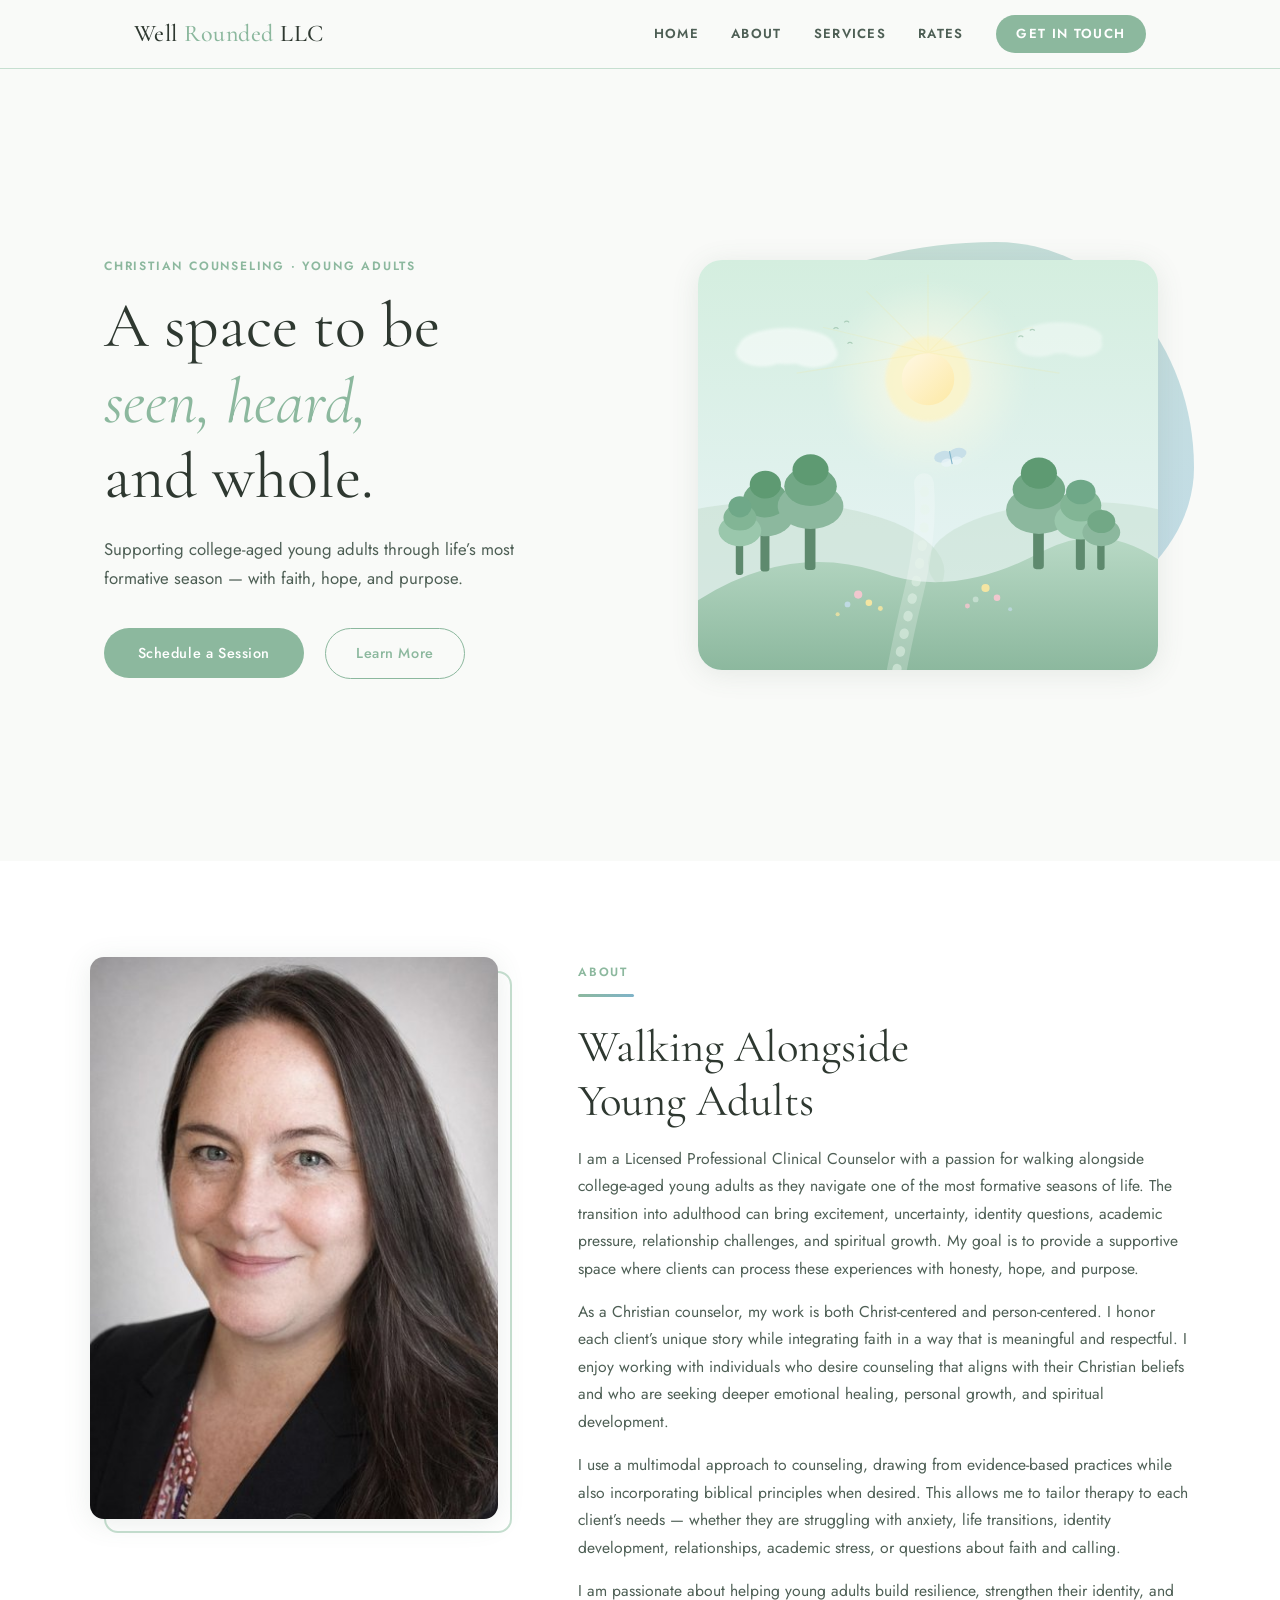
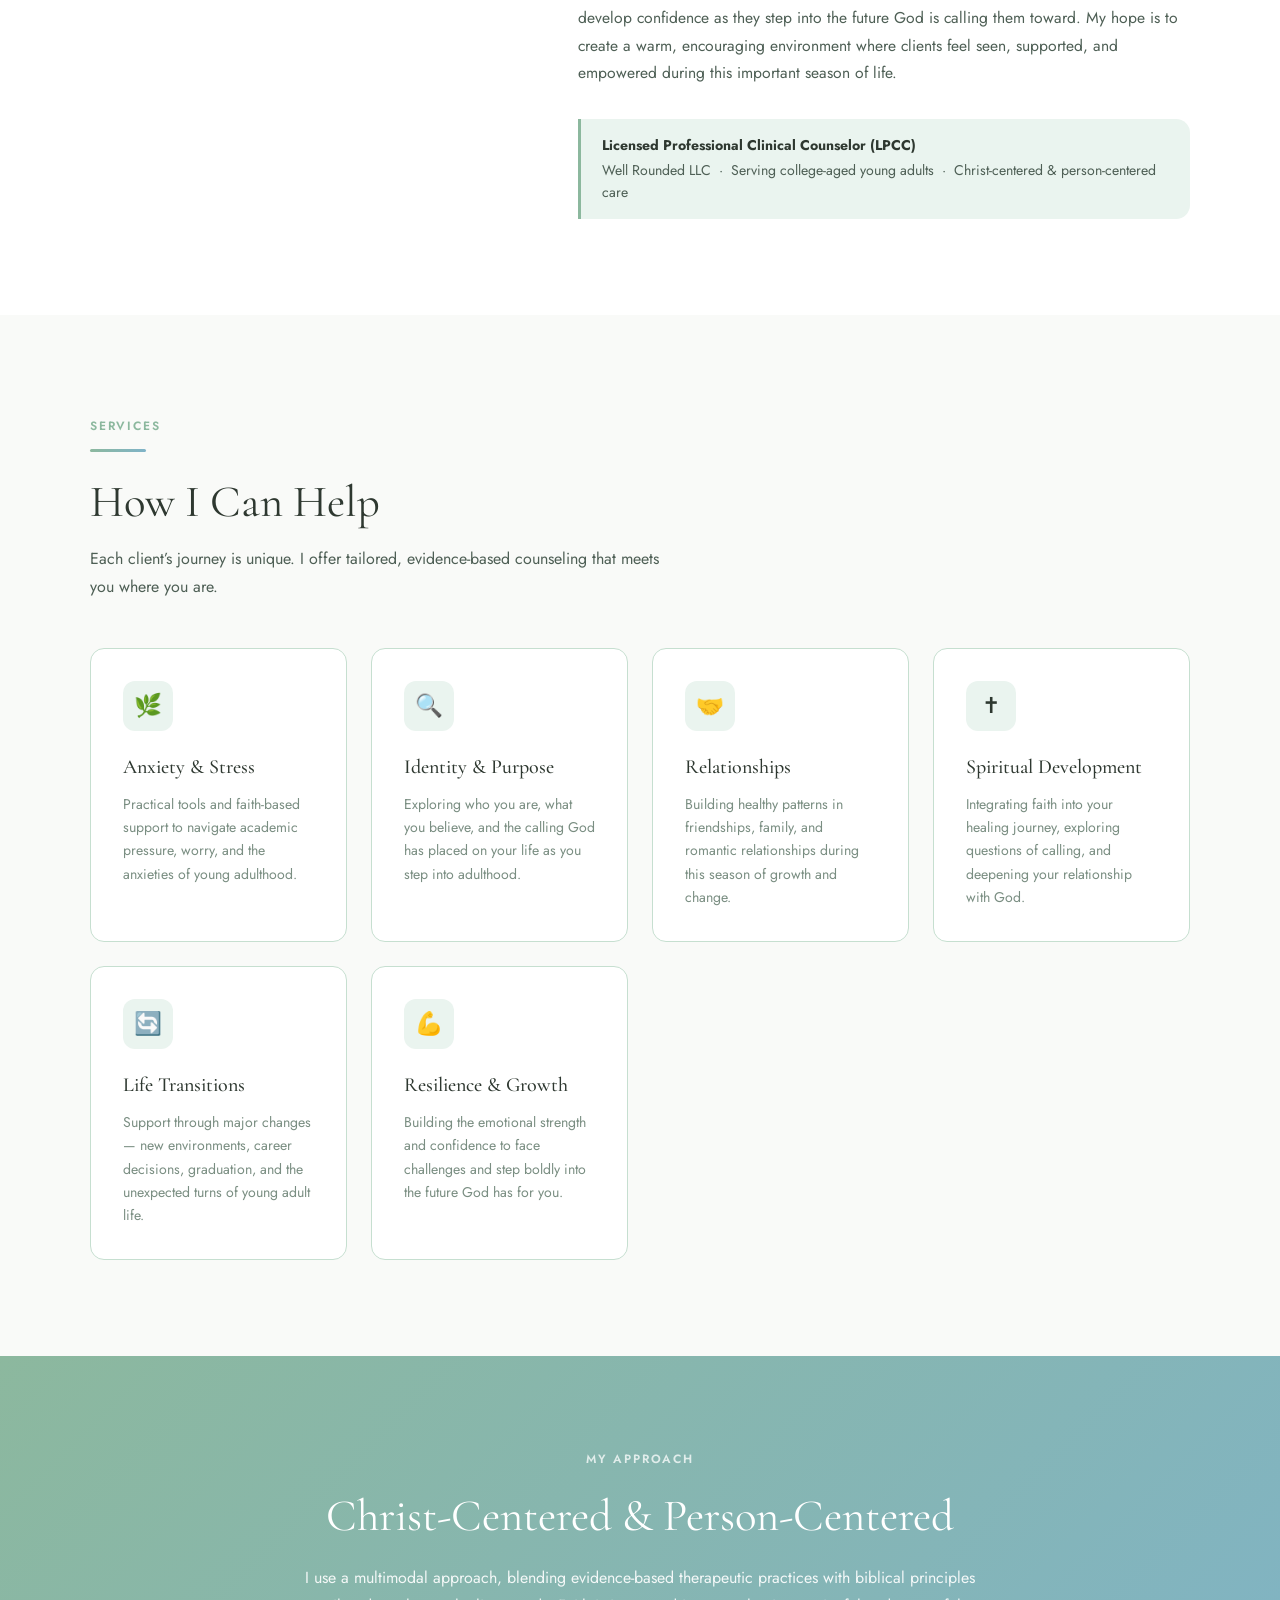
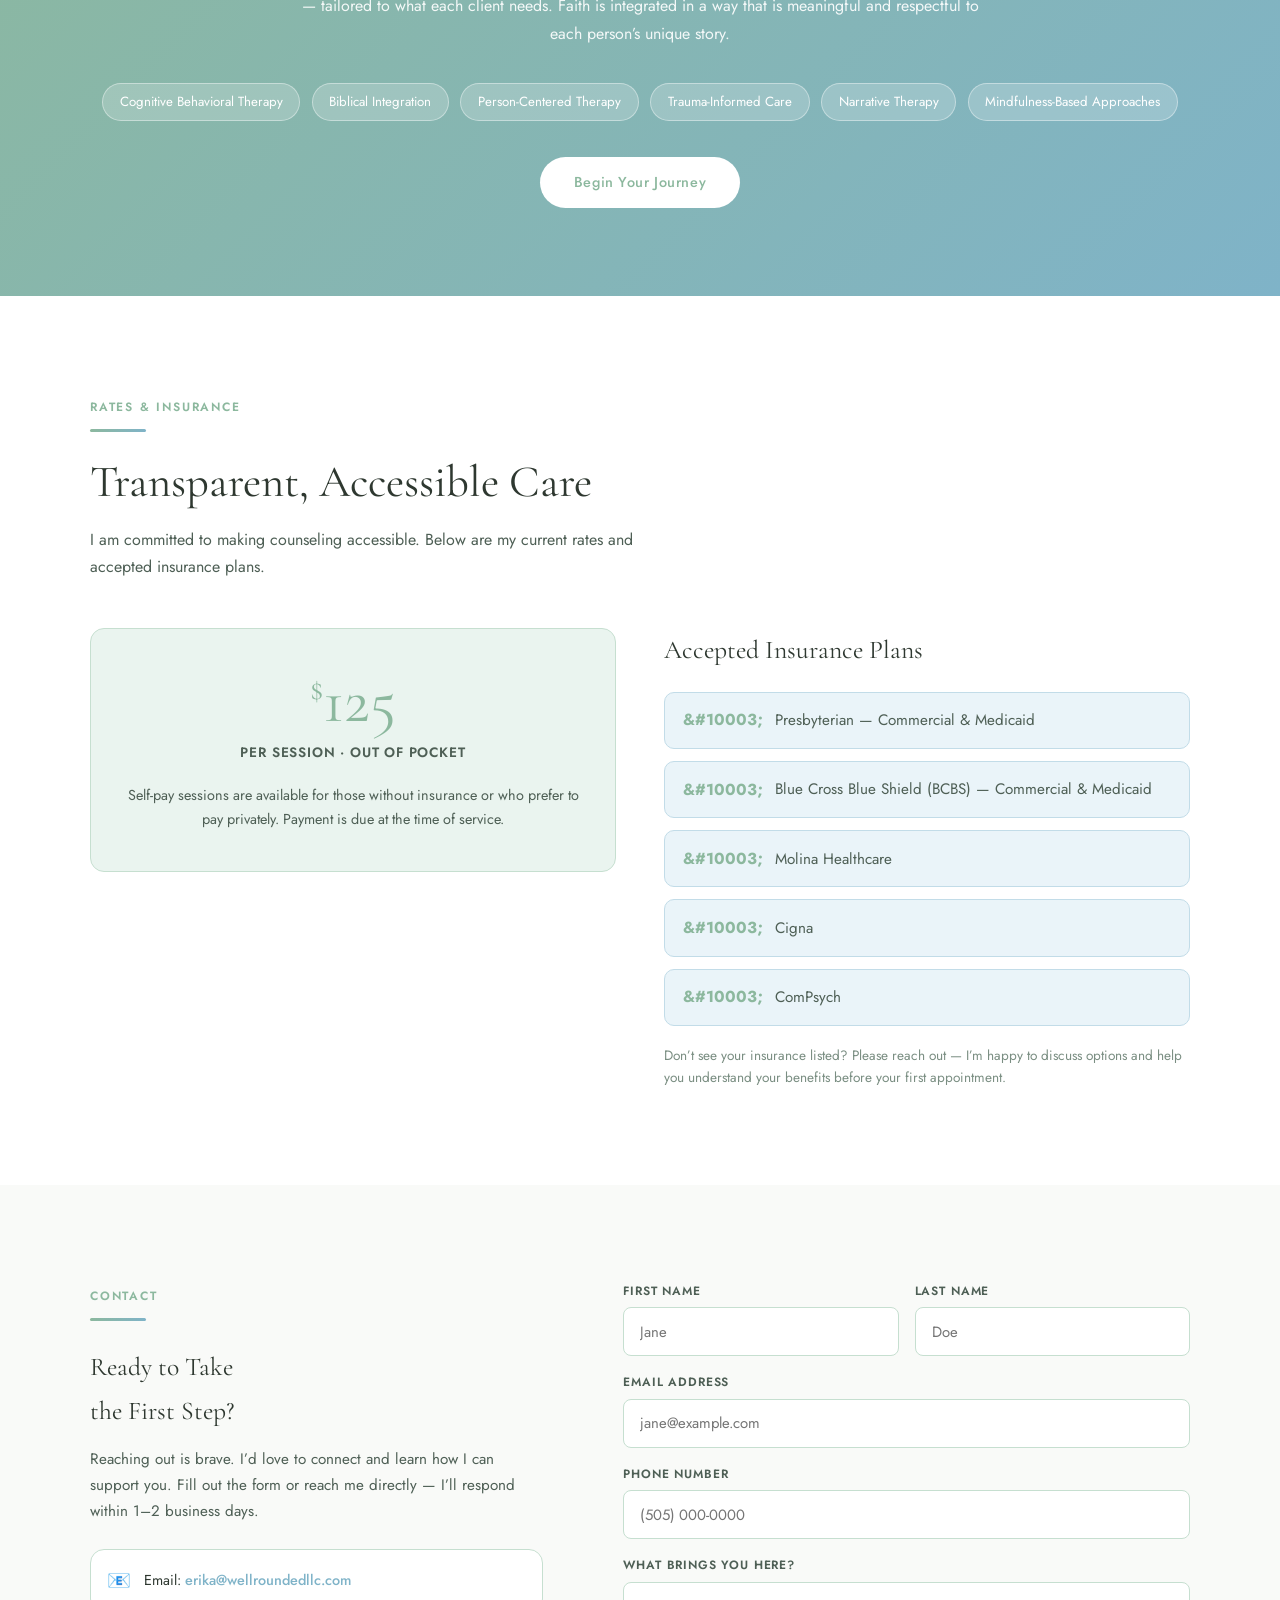
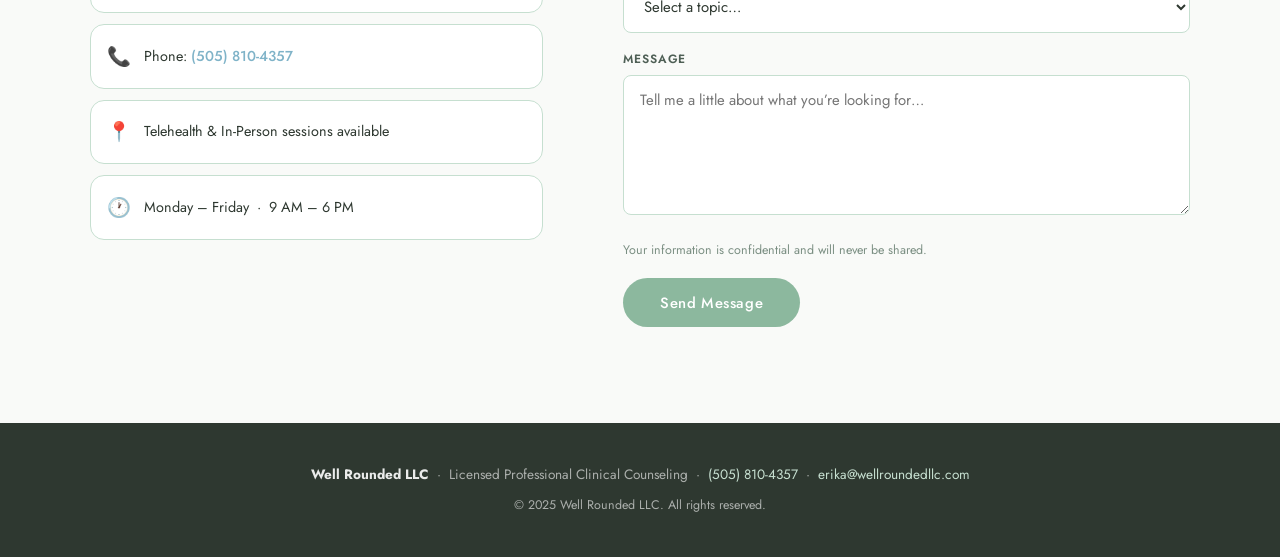
==== index.html @ 60ee325d "Add files via upload" ====
<!DOCTYPE html>
<html lang="en">
<head>
<meta charset="UTF-8"/>
<meta name="viewport" content="width=device-width,initial-scale=1.0"/>
<title>Well Rounded LLC – Christian Counseling for Young Adults</title>
<meta name="description" content="Well Rounded LLC offers Christ-centered, person-centered counseling for college-aged young adults in New Mexico."/>
<link rel="preconnect" href="https://fonts.googleapis.com"/>
<link rel="preconnect" href="https://fonts.gstatic.com" crossorigin/>
<link href="https://fonts.googleapis.com/css2?family=Cormorant+Garamond:ital,wght@0,300;0,400;0,500;0,600;1,300;1,400&family=Jost:wght@300;400;500;600&display=swap" rel="stylesheet"/>
<style>
:root {
  --sage: #8cb89e; --sage-lt: #c6dfd0; --sage-pale: #eaf4ef;
  --sky: #7fb3c8; --sky-lt: #c2dce8; --sky-pale: #eaf4f9;
  --cream: #f9faf8; --white: #ffffff;
  --ink: #2e3830; --ink-mid: #4e5f55; --ink-lt: #7a8e82;
  --radius: 14px; --shadow: 0 4px 28px rgba(80,110,90,.12);
}
*, *::before, *::after { box-sizing: border-box; margin: 0; padding: 0; }
html { scroll-behavior: smooth; }
body { font-family: 'Jost', sans-serif; background: var(--cream); color: var(--ink); line-height: 1.75; }
img { max-width: 100%; display: block; }
a { color: inherit; text-decoration: none; }

/* ── NAVIGATION ── */
header { position: sticky; top: 0; z-index: 100; background: rgba(249,250,248,.96); backdrop-filter: blur(8px); border-bottom: 1px solid var(--sage-lt); }
nav { max-width: 1140px; margin: 0 auto; padding: 0 5%; display: flex; align-items: center; justify-content: space-between; height: 68px; }
.logo { font-family: 'Cormorant Garamond', serif; font-size: 1.5rem; font-weight: 500; letter-spacing: .02em; }
.logo span { color: var(--sage); }
.nav-links { display: flex; align-items: center; gap: 2rem; }
.nav-links a { font-size: .82rem; font-weight: 600; letter-spacing: .1em; text-transform: uppercase; color: var(--ink-mid); transition: color .2s; }
.nav-links a:hover { color: var(--sage); }
.nav-cta { background: var(--sage) !important; color: var(--white) !important; padding: .45rem 1.3rem; border-radius: 100px; }
.nav-cta:hover { background: #6fa485 !important; }
.hamburger { display: none; flex-direction: column; gap: 5px; cursor: pointer; padding: 4px; }
.hamburger span { display: block; width: 24px; height: 2px; background: var(--ink); border-radius: 2px; transition: .3s; }

/* ── BUTTONS ── */
.btn-primary { display: inline-block; background: var(--sage); color: var(--white); padding: .78rem 2.1rem; border-radius: 100px; font-size: .9rem; font-weight: 500; letter-spacing: .04em; transition: background .2s, transform .15s; }
.btn-primary:hover { background: #6fa485; transform: translateY(-2px); }
.btn-outline { display: inline-block; border: 1.5px solid var(--sage); color: var(--sage); padding: .76rem 1.9rem; border-radius: 100px; font-size: .9rem; font-weight: 500; letter-spacing: .04em; margin-left: 1rem; transition: all .2s; }
.btn-outline:hover { background: var(--sage); color: var(--white); }

/* ── SECTION HELPERS ── */
.section-wrap { padding: 6rem 5%; }
.inner { max-width: 1100px; margin: 0 auto; }
.eyebrow { display: inline-block; font-size: .75rem; font-weight: 600; letter-spacing: .15em; text-transform: uppercase; color: var(--sage); margin-bottom: .7rem; }
.section-title { font-family: 'Cormorant Garamond', serif; font-size: clamp(2rem, 3.5vw, 2.9rem); font-weight: 400; line-height: 1.2; color: var(--ink); margin-bottom: 1rem; }
.section-sub { font-size: 1rem; color: var(--ink-mid); max-width: 580px; margin-bottom: 3rem; line-height: 1.7; }
.divider { width: 56px; height: 3px; background: linear-gradient(90deg, var(--sage), var(--sky)); border-radius: 2px; margin-bottom: 1.5rem; }

/* ── HERO ── */
#home { max-width: 1200px; margin: 0 auto; padding: 5rem 5%; display: grid; grid-template-columns: 1fr 1fr; align-items: center; gap: 5rem; min-height: 88vh; }
.hero-text h1 { font-family: 'Cormorant Garamond', serif; font-size: clamp(2.8rem, 5vw, 4.2rem); font-weight: 400; line-height: 1.18; color: var(--ink); margin-bottom: 1.3rem; }
.hero-text h1 em { font-style: italic; color: var(--sage); }
.hero-tagline { font-size: 1.05rem; color: var(--ink-mid); max-width: 440px; margin-bottom: 2.2rem; line-height: 1.7; }
.hero-visual { position: relative; }
.hero-visual::before { content: ''; position: absolute; inset: -18px -18px 18px 18px; background: linear-gradient(135deg, var(--sage-lt), var(--sky-lt)); border-radius: 60% 40% 55% 45% / 45% 55% 45% 55%; z-index: 0; }
.hero-visual img { position: relative; z-index: 1; width: 100%; max-width: 460px; margin: 0 auto; border-radius: 24px; box-shadow: var(--shadow); }

/* ── ABOUT ── */
#about { background: var(--white); }
.about-grid { display: grid; grid-template-columns: 1fr 1.5fr; gap: 5rem; align-items: start; }
.about-photo { position: relative; }
.about-photo::after { content: ''; position: absolute; bottom: -14px; left: 14px; right: -14px; top: 14px; border: 2px solid var(--sage-lt); border-radius: var(--radius); z-index: 0; }
.about-photo img { position: relative; z-index: 1; border-radius: var(--radius); width: 100%; box-shadow: var(--shadow); }
.about-body p { color: var(--ink-mid); font-size: .98rem; margin-bottom: 1rem; }
.cred-box { margin-top: 2rem; padding: 1rem 1.3rem; background: var(--sage-pale); border-left: 3px solid var(--sage); border-radius: 0 var(--radius) var(--radius) 0; font-size: .88rem; color: var(--ink-mid); line-height: 1.55; }
.cred-box strong { color: var(--ink); display: block; margin-bottom: .2rem; }

/* ── SERVICES ── */
#services { background: var(--cream); }
.cards { display: grid; grid-template-columns: repeat(auto-fit, minmax(255px, 1fr)); gap: 1.5rem; }
.card { background: var(--white); border-radius: var(--radius); padding: 2rem; border: 1px solid var(--sage-lt); transition: box-shadow .25s, transform .2s; }
.card:hover { box-shadow: var(--shadow); transform: translateY(-3px); }
.card-icon { width: 50px; height: 50px; background: var(--sage-pale); border-radius: 12px; display: flex; align-items: center; justify-content: center; font-size: 1.4rem; margin-bottom: 1.2rem; }
.card h3 { font-family: 'Cormorant Garamond', serif; font-size: 1.25rem; font-weight: 500; color: var(--ink); margin-bottom: .5rem; }
.card p { font-size: .88rem; color: var(--ink-lt); line-height: 1.65; }

/* ── APPROACH BAND ── */
.approach { background: linear-gradient(135deg, var(--sage) 0%, var(--sky) 100%); padding: 5.5rem 5%; text-align: center; color: var(--white); }
.approach .eyebrow { color: rgba(255,255,255,.75); }
.approach .section-title { color: var(--white); max-width: 700px; margin: .5rem auto 1.3rem; }
.approach > p { max-width: 680px; margin: 0 auto 2.2rem; color: rgba(255,255,255,.9); font-size: 1rem; }
.pills { display: flex; flex-wrap: wrap; justify-content: center; gap: .7rem; margin-bottom: 2.3rem; }
.pill { background: rgba(255,255,255,.2); border: 1px solid rgba(255,255,255,.4); border-radius: 100px; padding: .38rem 1.05rem; font-size: .83rem; color: var(--white); }
.approach .btn-primary { background: var(--white); color: var(--sage); }
.approach .btn-primary:hover { background: var(--cream); }

/* ── RATES ── */
#rates { background: var(--white); }
.rates-grid { display: grid; grid-template-columns: 1fr 1fr; gap: 3rem; align-items: start; }
.rate-box { background: var(--sage-pale); border-radius: var(--radius); padding: 2.5rem 2rem; border: 1px solid var(--sage-lt); text-align: center; }
.rate-box .amount { font-family: 'Cormorant Garamond', serif; font-size: 4rem; font-weight: 400; color: var(--sage); line-height: 1; }
.rate-box .amount sup { font-size: 2rem; vertical-align: super; }
.rate-box .label { font-size: .85rem; color: var(--ink-mid); margin-top: .5rem; font-weight: 600; letter-spacing: .06em; text-transform: uppercase; }
.rate-box .note { margin-top: 1.2rem; font-size: .9rem; color: var(--ink-mid); line-height: 1.65; }
.insurance-box h3 { font-family: 'Cormorant Garamond', serif; font-size: 1.6rem; font-weight: 400; color: var(--ink); margin-bottom: 1.2rem; }
.insurance-list { list-style: none; display: flex; flex-direction: column; gap: .75rem; }
.insurance-list li { display: flex; align-items: center; gap: .75rem; font-size: .95rem; color: var(--ink-mid); padding: .85rem 1.1rem; background: var(--sky-pale); border-radius: 10px; border: 1px solid var(--sky-lt); }
.insurance-list li::before { content: '&#10003;'; color: var(--sage); font-weight: 700; font-size: 1rem; flex-shrink: 0; }
.insurance-note { margin-top: 1.2rem; font-size: .85rem; color: var(--ink-lt); line-height: 1.6; }

/* ── CONTACT ── */
#contact { background: var(--cream); }
.contact-grid { display: grid; grid-template-columns: 1fr 1.25fr; gap: 5rem; align-items: start; }
.contact-info h3 { font-family: 'Cormorant Garamond', serif; font-size: 1.6rem; font-weight: 400; color: var(--ink); margin-bottom: .8rem; }
.contact-info > p { color: var(--ink-mid); font-size: .95rem; margin-bottom: 1.5rem; line-height: 1.7; }
.detail { display: flex; align-items: center; gap: .8rem; padding: .9rem 1rem; background: var(--white); border-radius: var(--radius); margin-bottom: .7rem; font-size: .9rem; border: 1px solid var(--sage-lt); }
.detail .ico { font-size: 1.2rem; flex-shrink: 0; }
.detail a { color: var(--sky); font-weight: 500; }
.detail a:hover { text-decoration: underline; }
.form { display: flex; flex-direction: column; gap: 1rem; }
.form-row { display: grid; grid-template-columns: 1fr 1fr; gap: 1rem; }
.form label { font-size: .75rem; font-weight: 600; letter-spacing: .07em; text-transform: uppercase; color: var(--ink-mid); display: block; margin-bottom: .35rem; }
.form input, .form textarea, .form select { width: 100%; padding: .78rem 1rem; border: 1.5px solid var(--sage-lt); border-radius: 8px; font-family: 'Jost', sans-serif; font-size: .93rem; color: var(--ink); background: var(--white); outline: none; transition: border-color .2s, box-shadow .2s; }
.form input:focus, .form textarea:focus, .form select:focus { border-color: var(--sage); box-shadow: 0 0 0 3px rgba(140,184,158,.18); }
.form textarea { min-height: 140px; resize: vertical; }
.form-note { font-size: .78rem; color: var(--ink-lt); }
.form-btn { border: none; cursor: pointer; background: var(--sage); color: var(--white); padding: .85rem 2.3rem; border-radius: 100px; font-family: 'Jost', sans-serif; font-size: .93rem; font-weight: 500; letter-spacing: .04em; transition: background .2s, transform .15s; align-self: flex-start; }
.form-btn:hover { background: #6fa485; transform: translateY(-1px); }
#successMsg { color: var(--sage); font-weight: 500; margin-top: .5rem; display: none; }

/* ── FOOTER ── */
footer { background: var(--ink); color: rgba(255,255,255,.6); text-align: center; padding: 2.5rem 5%; font-size: .85rem; }
footer strong { color: rgba(255,255,255,.9); }
footer a { color: var(--sage-lt); }
footer a:hover { text-decoration: underline; }
.footer-row { margin-top: .5rem; font-size: .78rem; }

/* ── FADE IN ── */
.fi { opacity: 0; transform: translateY(22px); transition: opacity .6s ease, transform .6s ease; }
.fi.vis { opacity: 1; transform: none; }

/* ── RESPONSIVE ── */
@media (max-width: 980px) {
  #home { grid-template-columns: 1fr; text-align: center; gap: 3rem; min-height: auto; padding-top: 3.5rem; }
  .hero-visual { max-width: 420px; margin: 0 auto; }
  .hero-tagline { margin: 0 auto 2rem; }
  .about-grid { grid-template-columns: 1fr; gap: 2.5rem; }
  .about-photo { max-width: 320px; }
  .rates-grid { grid-template-columns: 1fr; gap: 2rem; }
  .contact-grid { grid-template-columns: 1fr; gap: 3rem; }
  .form-row { grid-template-columns: 1fr; }
}
@media (max-width: 680px) {
  .nav-links { display: none; position: absolute; top: 68px; left: 0; right: 0; flex-direction: column; background: var(--white); padding: 1.5rem 5%; gap: 1.3rem; border-bottom: 1px solid var(--sage-lt); }
  .nav-links.open { display: flex; }
  .hamburger { display: flex; }
}
</style>
</head>
<body>

<!-- ═══ NAVIGATION ══════════════════════════════════════════════ -->
<header>
  <nav>
    <div class="logo">Well <span>Rounded</span> LLC</div>
    <div class="nav-links" id="nav">
      <a href="#home">Home</a>
      <a href="#about">About</a>
      <a href="#services">Services</a>
      <a href="#rates">Rates</a>
      <a href="#contact" class="nav-cta">Get in Touch</a>
    </div>
    <div class="hamburger" id="hbg"><span></span><span></span><span></span></div>
  </nav>
</header>

<!-- ═══ HERO ════════════════════════════════════════════════════ -->
<section id="home">
  <div class="hero-text fi">
    <span class="eyebrow">Christian Counseling &middot; Young Adults</span>
    <h1>A space to be<br><em>seen, heard,</em><br>and whole.</h1>
    <p class="hero-tagline">Supporting college-aged young adults through life&rsquo;s most formative season &mdash; with faith, hope, and purpose.</p>
    <a href="#contact" class="btn-primary">Schedule a Session</a>
    <a href="#about" class="btn-outline">Learn More</a>
  </div>
  <div class="hero-visual fi">
    <img src="[data-uri]" alt="Peaceful nature illustration"/>
  </div>
</section>

<!-- ═══ ABOUT ═══════════════════════════════════════════════════ -->
<section id="about" class="section-wrap">
  <div class="inner">
    <div class="about-grid">
      <div class="about-photo fi">
        <img src="[data-uri]" alt="Well Rounded LLC counselor headshot"/>
      </div>
      <div class="about-body fi">
        <span class="eyebrow">About</span>
        <div class="divider"></div>
        <h2 class="section-title">Walking Alongside<br>Young Adults</h2>
        <p>I am a Licensed Professional Clinical Counselor with a passion for walking alongside college-aged young adults as they navigate one of the most formative seasons of life. The transition into adulthood can bring excitement, uncertainty, identity questions, academic pressure, relationship challenges, and spiritual growth. My goal is to provide a supportive space where clients can process these experiences with honesty, hope, and purpose.</p>
        <p>As a Christian counselor, my work is both Christ-centered and person-centered. I honor each client&rsquo;s unique story while integrating faith in a way that is meaningful and respectful. I enjoy working with individuals who desire counseling that aligns with their Christian beliefs and who are seeking deeper emotional healing, personal growth, and spiritual development.</p>
        <p>I use a multimodal approach to counseling, drawing from evidence-based practices while also incorporating biblical principles when desired. This allows me to tailor therapy to each client&rsquo;s needs &mdash; whether they are struggling with anxiety, life transitions, identity development, relationships, academic stress, or questions about faith and calling.</p>
        <p>I am passionate about helping young adults build resilience, strengthen their identity, and develop confidence as they step into the future God is calling them toward. My hope is to create a warm, encouraging environment where clients feel seen, supported, and empowered during this important season of life.</p>
        <div class="cred-box">
          <strong>Licensed Professional Clinical Counselor (LPCC)</strong>
          Well Rounded LLC &nbsp;&middot;&nbsp; Serving college-aged young adults &nbsp;&middot;&nbsp; Christ-centered &amp; person-centered care
        </div>
      </div>
    </div>
  </div>
</section>

<!-- ═══ SERVICES ═════════════════════════════════════════════════ -->
<section id="services" class="section-wrap">
  <div class="inner">
    <span class="eyebrow">Services</span>
    <div class="divider"></div>
    <h2 class="section-title">How I Can Help</h2>
    <p class="section-sub">Each client&rsquo;s journey is unique. I offer tailored, evidence-based counseling that meets you where you are.</p>
    <div class="cards">
      <div class="card fi">
        <div class="card-icon">🌿</div>
        <h3>Anxiety &amp; Stress</h3>
        <p>Practical tools and faith-based support to navigate academic pressure, worry, and the anxieties of young adulthood.</p>
      </div>
      <div class="card fi">
        <div class="card-icon">🔍</div>
        <h3>Identity &amp; Purpose</h3>
        <p>Exploring who you are, what you believe, and the calling God has placed on your life as you step into adulthood.</p>
      </div>
      <div class="card fi">
        <div class="card-icon">🤝</div>
        <h3>Relationships</h3>
        <p>Building healthy patterns in friendships, family, and romantic relationships during this season of growth and change.</p>
      </div>
      <div class="card fi">
        <div class="card-icon">✝</div>
        <h3>Spiritual Development</h3>
        <p>Integrating faith into your healing journey, exploring questions of calling, and deepening your relationship with God.</p>
      </div>
      <div class="card fi">
        <div class="card-icon">🔄</div>
        <h3>Life Transitions</h3>
        <p>Support through major changes &mdash; new environments, career decisions, graduation, and the unexpected turns of young adult life.</p>
      </div>
      <div class="card fi">
        <div class="card-icon">💪</div>
        <h3>Resilience &amp; Growth</h3>
        <p>Building the emotional strength and confidence to face challenges and step boldly into the future God has for you.</p>
      </div>
    </div>
  </div>
</section>

<!-- ═══ APPROACH BAND ════════════════════════════════════════════ -->
<div class="approach">
  <span class="eyebrow">My Approach</span>
  <h2 class="section-title">Christ-Centered &amp; Person-Centered</h2>
  <p>I use a multimodal approach, blending evidence-based therapeutic practices with biblical principles &mdash; tailored to what each client needs. Faith is integrated in a way that is meaningful and respectful to each person&rsquo;s unique story.</p>
  <div class="pills">
    <span class="pill">Cognitive Behavioral Therapy</span>
    <span class="pill">Biblical Integration</span>
    <span class="pill">Person-Centered Therapy</span>
    <span class="pill">Trauma-Informed Care</span>
    <span class="pill">Narrative Therapy</span>
    <span class="pill">Mindfulness-Based Approaches</span>
  </div>
  <a href="#contact" class="btn-primary">Begin Your Journey</a>
</div>

<!-- ═══ RATES & INSURANCE ════════════════════════════════════════ -->
<section id="rates" class="section-wrap">
  <div class="inner">
    <span class="eyebrow">Rates &amp; Insurance</span>
    <div class="divider"></div>
    <h2 class="section-title">Transparent, Accessible Care</h2>
    <p class="section-sub">I am committed to making counseling accessible. Below are my current rates and accepted insurance plans.</p>
    <div class="rates-grid">
      <div class="fi">
        <div class="rate-box">
          <div class="amount"><sup>$</sup>125</div>
          <div class="label">Per Session &middot; Out of Pocket</div>
          <p class="note">Self-pay sessions are available for those without insurance or who prefer to pay privately. Payment is due at the time of service.</p>
        </div>
      </div>
      <div class="fi">
        <div class="insurance-box">
          <h3>Accepted Insurance Plans</h3>
          <ul class="insurance-list">
            <li>Presbyterian &mdash; Commercial &amp; Medicaid</li>
            <li>Blue Cross Blue Shield (BCBS) &mdash; Commercial &amp; Medicaid</li>
            <li>Molina Healthcare</li>
            <li>Cigna</li>
            <li>ComPsych</li>
          </ul>
          <p class="insurance-note">Don&rsquo;t see your insurance listed? Please reach out &mdash; I&rsquo;m happy to discuss options and help you understand your benefits before your first appointment.</p>
        </div>
      </div>
    </div>
  </div>
</section>

<!-- ═══ CONTACT ══════════════════════════════════════════════════ -->
<section id="contact" class="section-wrap">
  <div class="inner">
    <div class="contact-grid">
      <div class="contact-info fi">
        <span class="eyebrow">Contact</span>
        <div class="divider"></div>
        <h3>Ready to Take<br>the First Step?</h3>
        <p>Reaching out is brave. I&rsquo;d love to connect and learn how I can support you. Fill out the form or reach me directly &mdash; I&rsquo;ll respond within 1&ndash;2 business days.</p>
        <div class="detail"><span class="ico">📧</span><span>Email: <a href="mailto:erika@wellroundedllc.com">erika@wellroundedllc.com</a></span></div>
        <div class="detail"><span class="ico">📞</span><span>Phone: <a href="tel:+15058104357">(505) 810-4357</a></span></div>
        <div class="detail"><span class="ico">📍</span><span>Telehealth &amp; In-Person sessions available</span></div>
        <div class="detail"><span class="ico">🕐</span><span>Monday &ndash; Friday &nbsp;&middot;&nbsp; 9 AM &ndash; 6 PM</span></div>
      </div>
      <div class="fi">
        <form class="form" onsubmit="handleSubmit(event)">
          <div class="form-row">
            <div>
              <label for="fname">First Name</label>
              <input type="text" id="fname" placeholder="Jane" required/>
            </div>
            <div>
              <label for="lname">Last Name</label>
              <input type="text" id="lname" placeholder="Doe" required/>
            </div>
          </div>
          <div>
            <label for="femail">Email Address</label>
            <input type="email" id="femail" placeholder="jane@example.com" required/>
          </div>
          <div>
            <label for="fphone">Phone Number</label>
            <input type="tel" id="fphone" placeholder="(505) 000-0000"/>
          </div>
          <div>
            <label for="reason">What brings you here?</label>
            <select id="reason">
              <option value="">Select a topic&hellip;</option>
              <option>Anxiety &amp; Stress</option>
              <option>Identity &amp; Purpose</option>
              <option>Relationships</option>
              <option>Spiritual Development</option>
              <option>Life Transitions</option>
              <option>Rates &amp; Insurance Question</option>
              <option>General Inquiry</option>
            </select>
          </div>
          <div>
            <label for="msg">Message</label>
            <textarea id="msg" placeholder="Tell me a little about what you&rsquo;re looking for&hellip;"></textarea>
          </div>
          <p class="form-note">Your information is confidential and will never be shared.</p>
          <button type="submit" class="form-btn" id="submitBtn">Send Message</button>
          <p id="successMsg">&#10003; Message sent! I&rsquo;ll be in touch soon.</p>
        </form>
      </div>
    </div>
  </div>
</section>

<!-- ═══ FOOTER ═══════════════════════════════════════════════════ -->
<footer>
  <p><strong>Well Rounded LLC</strong> &nbsp;&middot;&nbsp; Licensed Professional Clinical Counseling &nbsp;&middot;&nbsp; <a href="tel:+15058104357">(505) 810-4357</a> &nbsp;&middot;&nbsp; <a href="mailto:erika@wellroundedllc.com">erika@wellroundedllc.com</a></p>
  <p class="footer-row">&copy; 2025 Well Rounded LLC. All rights reserved.</p>
</footer>

<script>
  // Mobile nav
  document.getElementById('hbg').addEventListener('click', function() {
    document.getElementById('nav').classList.toggle('open');
  });
  document.querySelectorAll('#nav a').forEach(function(a) {
    a.addEventListener('click', function() {
      document.getElementById('nav').classList.remove('open');
    });
  });

  // Fade-in on scroll
  var obs = new IntersectionObserver(function(entries) {
    entries.forEach(function(e) {
      if (e.isIntersecting) e.target.classList.add('vis');
    });
  }, { threshold: 0.1 });
  document.querySelectorAll('.fi').forEach(function(el) { obs.observe(el); });

  // Contact form
  function handleSubmit(e) {
    e.preventDefault();
    var btn = document.getElementById('submitBtn');
    btn.textContent = 'Sending…';
    btn.disabled = true;
    setTimeout(function() {
      btn.style.display = 'none';
      document.getElementById('successMsg').style.display = 'block';
      e.target.reset();
    }, 900);
  }
</script>
</body>
</html>
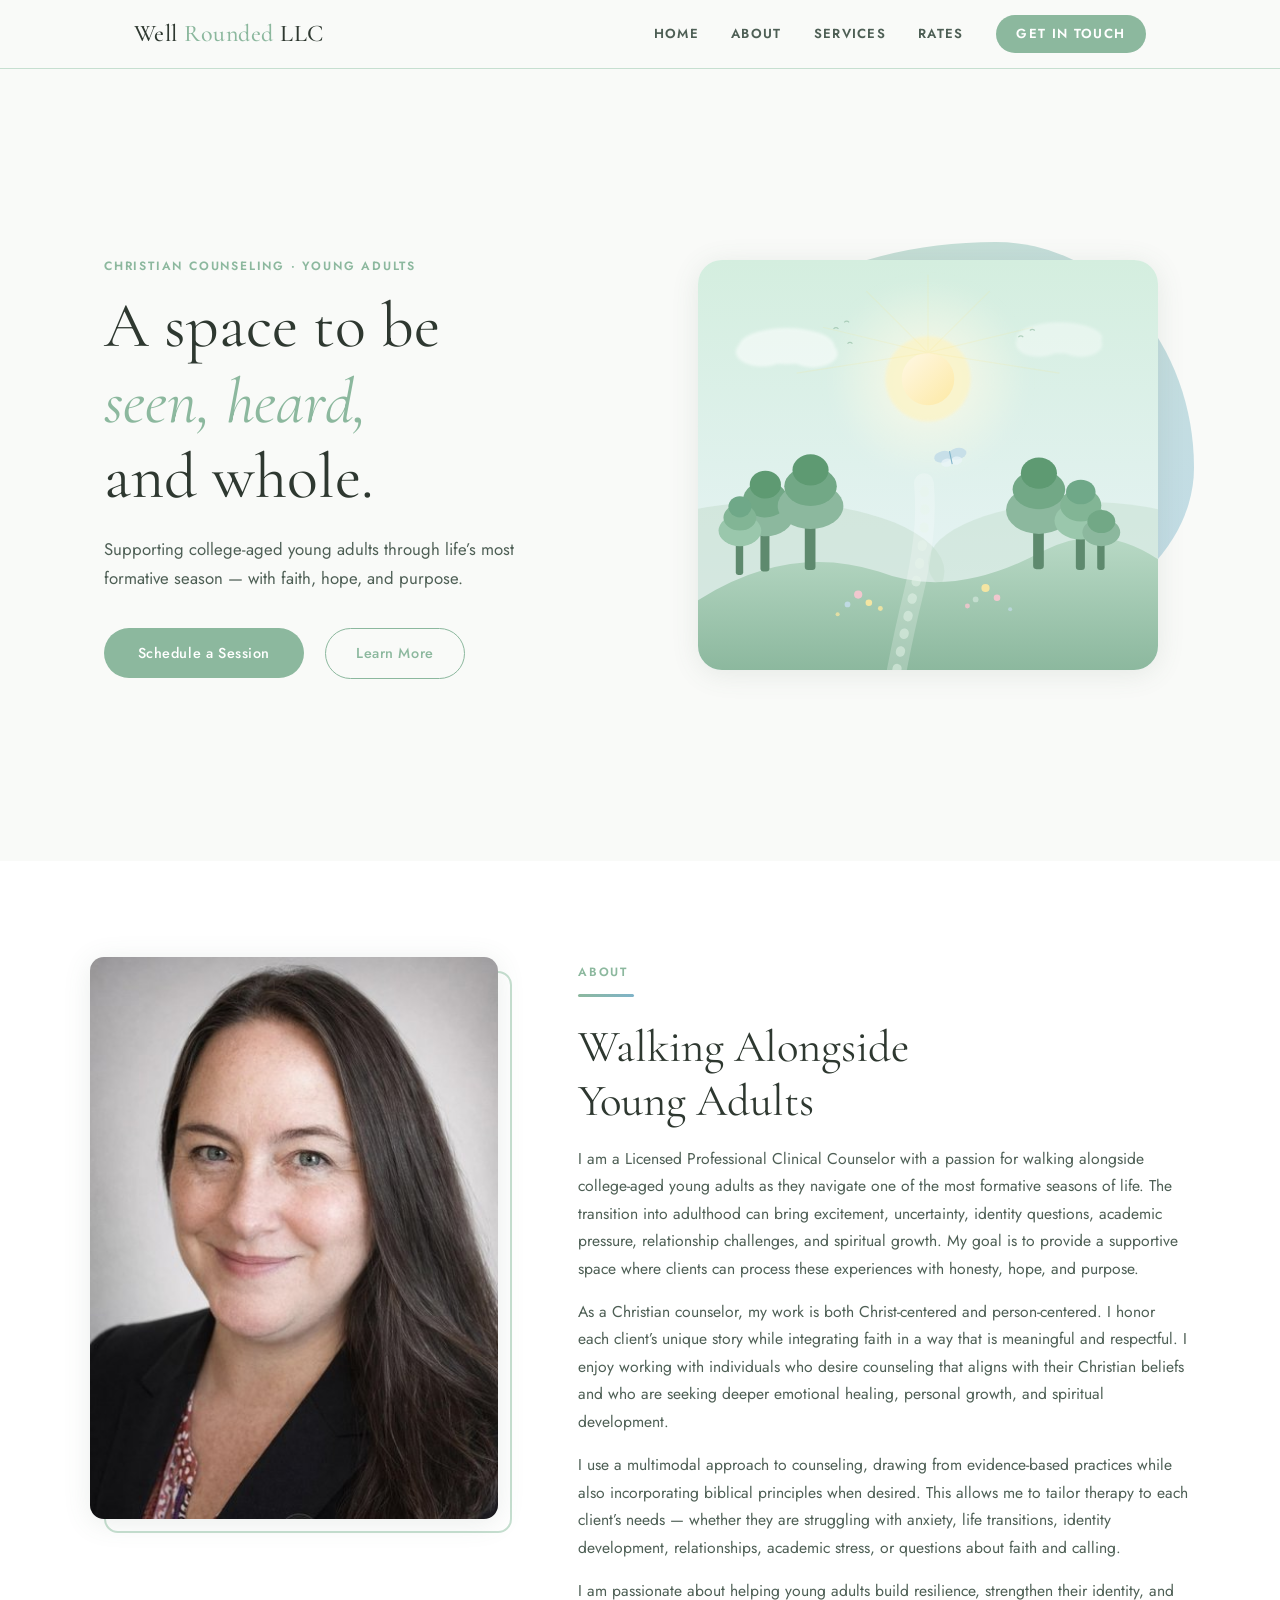
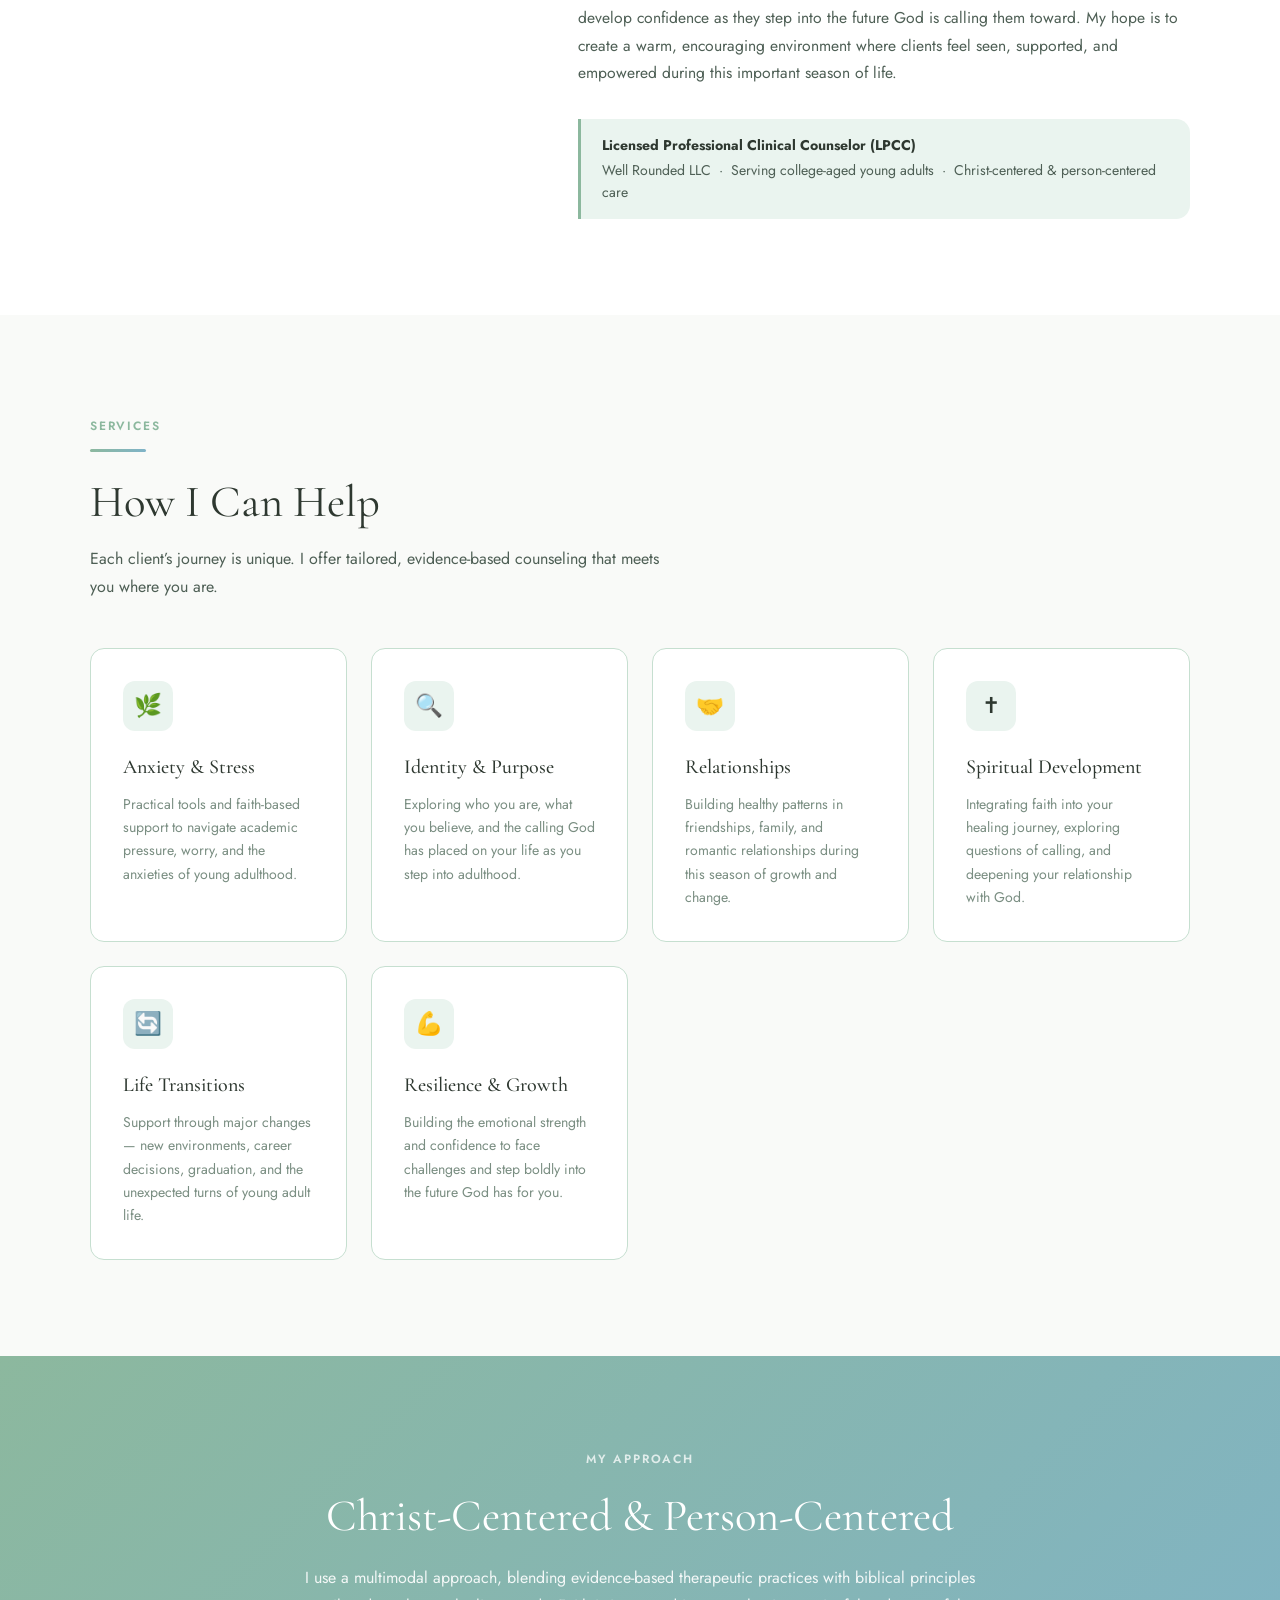
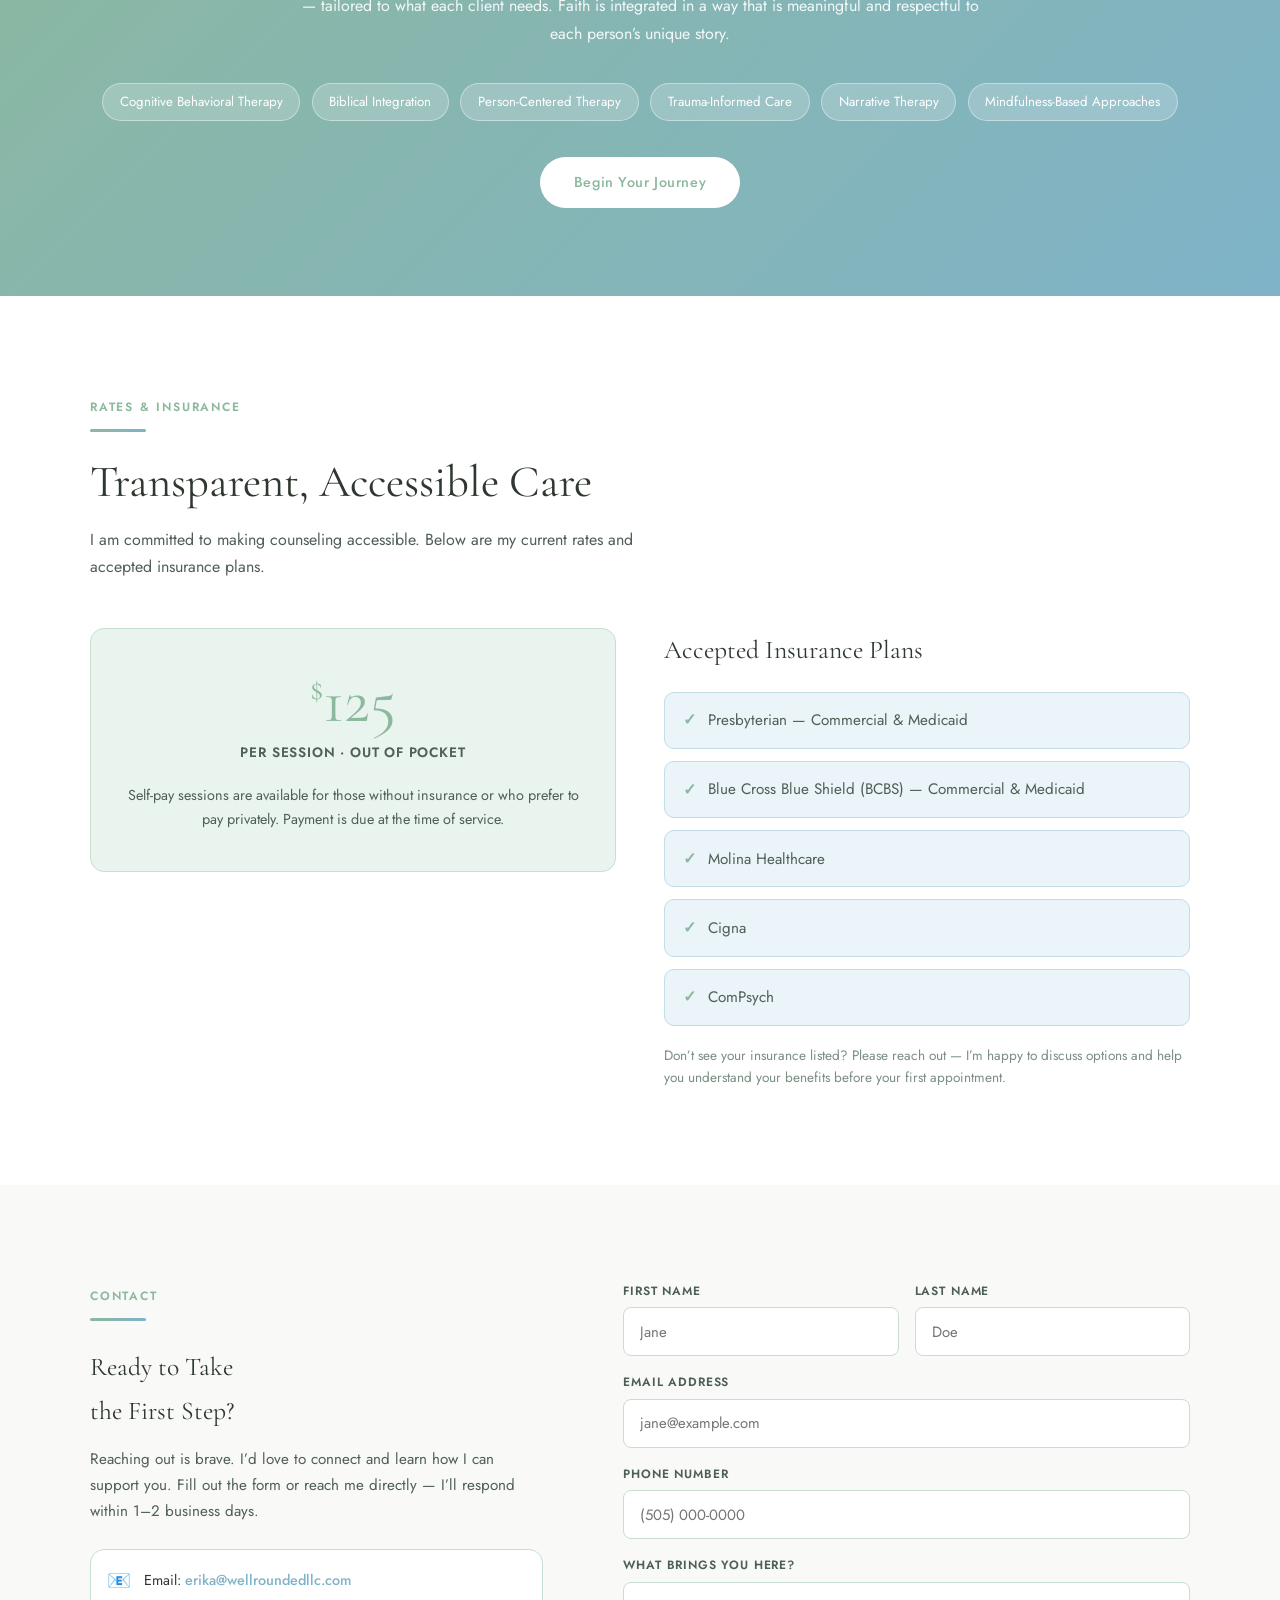
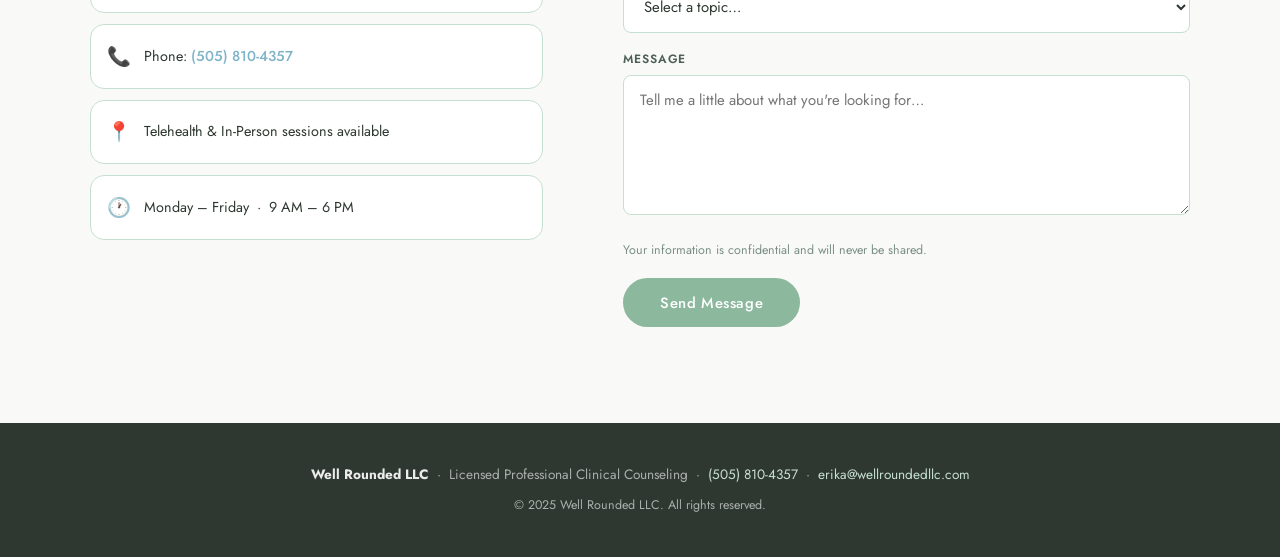
==== commit 6994c8b1: "Add files via upload" ====
--- a/index.html
+++ b/index.html
@@ -1,158 +1,18 @@
 <!DOCTYPE html>
 <html lang="en">
 <head>
-<meta charset="UTF-8"/>
-<meta name="viewport" content="width=device-width,initial-scale=1.0"/>
-<title>Well Rounded LLC – Christian Counseling for Young Adults</title>
-<meta name="description" content="Well Rounded LLC offers Christ-centered, person-centered counseling for college-aged young adults in New Mexico."/>
-<link rel="preconnect" href="https://fonts.googleapis.com"/>
-<link rel="preconnect" href="https://fonts.gstatic.com" crossorigin/>
-<link href="https://fonts.googleapis.com/css2?family=Cormorant+Garamond:ital,wght@0,300;0,400;0,500;0,600;1,300;1,400&family=Jost:wght@300;400;500;600&display=swap" rel="stylesheet"/>
-<style>
-:root {
-  --sage: #8cb89e; --sage-lt: #c6dfd0; --sage-pale: #eaf4ef;
-  --sky: #7fb3c8; --sky-lt: #c2dce8; --sky-pale: #eaf4f9;
-  --cream: #f9faf8; --white: #ffffff;
-  --ink: #2e3830; --ink-mid: #4e5f55; --ink-lt: #7a8e82;
-  --radius: 14px; --shadow: 0 4px 28px rgba(80,110,90,.12);
-}
-*, *::before, *::after { box-sizing: border-box; margin: 0; padding: 0; }
-html { scroll-behavior: smooth; }
-body { font-family: 'Jost', sans-serif; background: var(--cream); color: var(--ink); line-height: 1.75; }
-img { max-width: 100%; display: block; }
-a { color: inherit; text-decoration: none; }
-
-/* ── NAVIGATION ── */
-header { position: sticky; top: 0; z-index: 100; background: rgba(249,250,248,.96); backdrop-filter: blur(8px); border-bottom: 1px solid var(--sage-lt); }
-nav { max-width: 1140px; margin: 0 auto; padding: 0 5%; display: flex; align-items: center; justify-content: space-between; height: 68px; }
-.logo { font-family: 'Cormorant Garamond', serif; font-size: 1.5rem; font-weight: 500; letter-spacing: .02em; }
-.logo span { color: var(--sage); }
-.nav-links { display: flex; align-items: center; gap: 2rem; }
-.nav-links a { font-size: .82rem; font-weight: 600; letter-spacing: .1em; text-transform: uppercase; color: var(--ink-mid); transition: color .2s; }
-.nav-links a:hover { color: var(--sage); }
-.nav-cta { background: var(--sage) !important; color: var(--white) !important; padding: .45rem 1.3rem; border-radius: 100px; }
-.nav-cta:hover { background: #6fa485 !important; }
-.hamburger { display: none; flex-direction: column; gap: 5px; cursor: pointer; padding: 4px; }
-.hamburger span { display: block; width: 24px; height: 2px; background: var(--ink); border-radius: 2px; transition: .3s; }
-
-/* ── BUTTONS ── */
-.btn-primary { display: inline-block; background: var(--sage); color: var(--white); padding: .78rem 2.1rem; border-radius: 100px; font-size: .9rem; font-weight: 500; letter-spacing: .04em; transition: background .2s, transform .15s; }
-.btn-primary:hover { background: #6fa485; transform: translateY(-2px); }
-.btn-outline { display: inline-block; border: 1.5px solid var(--sage); color: var(--sage); padding: .76rem 1.9rem; border-radius: 100px; font-size: .9rem; font-weight: 500; letter-spacing: .04em; margin-left: 1rem; transition: all .2s; }
-.btn-outline:hover { background: var(--sage); color: var(--white); }
-
-/* ── SECTION HELPERS ── */
-.section-wrap { padding: 6rem 5%; }
-.inner { max-width: 1100px; margin: 0 auto; }
-.eyebrow { display: inline-block; font-size: .75rem; font-weight: 600; letter-spacing: .15em; text-transform: uppercase; color: var(--sage); margin-bottom: .7rem; }
-.section-title { font-family: 'Cormorant Garamond', serif; font-size: clamp(2rem, 3.5vw, 2.9rem); font-weight: 400; line-height: 1.2; color: var(--ink); margin-bottom: 1rem; }
-.section-sub { font-size: 1rem; color: var(--ink-mid); max-width: 580px; margin-bottom: 3rem; line-height: 1.7; }
-.divider { width: 56px; height: 3px; background: linear-gradient(90deg, var(--sage), var(--sky)); border-radius: 2px; margin-bottom: 1.5rem; }
-
-/* ── HERO ── */
-#home { max-width: 1200px; margin: 0 auto; padding: 5rem 5%; display: grid; grid-template-columns: 1fr 1fr; align-items: center; gap: 5rem; min-height: 88vh; }
-.hero-text h1 { font-family: 'Cormorant Garamond', serif; font-size: clamp(2.8rem, 5vw, 4.2rem); font-weight: 400; line-height: 1.18; color: var(--ink); margin-bottom: 1.3rem; }
-.hero-text h1 em { font-style: italic; color: var(--sage); }
-.hero-tagline { font-size: 1.05rem; color: var(--ink-mid); max-width: 440px; margin-bottom: 2.2rem; line-height: 1.7; }
-.hero-visual { position: relative; }
-.hero-visual::before { content: ''; position: absolute; inset: -18px -18px 18px 18px; background: linear-gradient(135deg, var(--sage-lt), var(--sky-lt)); border-radius: 60% 40% 55% 45% / 45% 55% 45% 55%; z-index: 0; }
-.hero-visual img { position: relative; z-index: 1; width: 100%; max-width: 460px; margin: 0 auto; border-radius: 24px; box-shadow: var(--shadow); }
-
-/* ── ABOUT ── */
-#about { background: var(--white); }
-.about-grid { display: grid; grid-template-columns: 1fr 1.5fr; gap: 5rem; align-items: start; }
-.about-photo { position: relative; }
-.about-photo::after { content: ''; position: absolute; bottom: -14px; left: 14px; right: -14px; top: 14px; border: 2px solid var(--sage-lt); border-radius: var(--radius); z-index: 0; }
-.about-photo img { position: relative; z-index: 1; border-radius: var(--radius); width: 100%; box-shadow: var(--shadow); }
-.about-body p { color: var(--ink-mid); font-size: .98rem; margin-bottom: 1rem; }
-.cred-box { margin-top: 2rem; padding: 1rem 1.3rem; background: var(--sage-pale); border-left: 3px solid var(--sage); border-radius: 0 var(--radius) var(--radius) 0; font-size: .88rem; color: var(--ink-mid); line-height: 1.55; }
-.cred-box strong { color: var(--ink); display: block; margin-bottom: .2rem; }
-
-/* ── SERVICES ── */
-#services { background: var(--cream); }
-.cards { display: grid; grid-template-columns: repeat(auto-fit, minmax(255px, 1fr)); gap: 1.5rem; }
-.card { background: var(--white); border-radius: var(--radius); padding: 2rem; border: 1px solid var(--sage-lt); transition: box-shadow .25s, transform .2s; }
-.card:hover { box-shadow: var(--shadow); transform: translateY(-3px); }
-.card-icon { width: 50px; height: 50px; background: var(--sage-pale); border-radius: 12px; display: flex; align-items: center; justify-content: center; font-size: 1.4rem; margin-bottom: 1.2rem; }
-.card h3 { font-family: 'Cormorant Garamond', serif; font-size: 1.25rem; font-weight: 500; color: var(--ink); margin-bottom: .5rem; }
-.card p { font-size: .88rem; color: var(--ink-lt); line-height: 1.65; }
-
-/* ── APPROACH BAND ── */
-.approach { background: linear-gradient(135deg, var(--sage) 0%, var(--sky) 100%); padding: 5.5rem 5%; text-align: center; color: var(--white); }
-.approach .eyebrow { color: rgba(255,255,255,.75); }
-.approach .section-title { color: var(--white); max-width: 700px; margin: .5rem auto 1.3rem; }
-.approach > p { max-width: 680px; margin: 0 auto 2.2rem; color: rgba(255,255,255,.9); font-size: 1rem; }
-.pills { display: flex; flex-wrap: wrap; justify-content: center; gap: .7rem; margin-bottom: 2.3rem; }
-.pill { background: rgba(255,255,255,.2); border: 1px solid rgba(255,255,255,.4); border-radius: 100px; padding: .38rem 1.05rem; font-size: .83rem; color: var(--white); }
-.approach .btn-primary { background: var(--white); color: var(--sage); }
-.approach .btn-primary:hover { background: var(--cream); }
-
-/* ── RATES ── */
-#rates { background: var(--white); }
-.rates-grid { display: grid; grid-template-columns: 1fr 1fr; gap: 3rem; align-items: start; }
-.rate-box { background: var(--sage-pale); border-radius: var(--radius); padding: 2.5rem 2rem; border: 1px solid var(--sage-lt); text-align: center; }
-.rate-box .amount { font-family: 'Cormorant Garamond', serif; font-size: 4rem; font-weight: 400; color: var(--sage); line-height: 1; }
-.rate-box .amount sup { font-size: 2rem; vertical-align: super; }
-.rate-box .label { font-size: .85rem; color: var(--ink-mid); margin-top: .5rem; font-weight: 600; letter-spacing: .06em; text-transform: uppercase; }
-.rate-box .note { margin-top: 1.2rem; font-size: .9rem; color: var(--ink-mid); line-height: 1.65; }
-.insurance-box h3 { font-family: 'Cormorant Garamond', serif; font-size: 1.6rem; font-weight: 400; color: var(--ink); margin-bottom: 1.2rem; }
-.insurance-list { list-style: none; display: flex; flex-direction: column; gap: .75rem; }
-.insurance-list li { display: flex; align-items: center; gap: .75rem; font-size: .95rem; color: var(--ink-mid); padding: .85rem 1.1rem; background: var(--sky-pale); border-radius: 10px; border: 1px solid var(--sky-lt); }
-.insurance-list li::before { content: '&#10003;'; color: var(--sage); font-weight: 700; font-size: 1rem; flex-shrink: 0; }
-.insurance-note { margin-top: 1.2rem; font-size: .85rem; color: var(--ink-lt); line-height: 1.6; }
-
-/* ── CONTACT ── */
-#contact { background: var(--cream); }
-.contact-grid { display: grid; grid-template-columns: 1fr 1.25fr; gap: 5rem; align-items: start; }
-.contact-info h3 { font-family: 'Cormorant Garamond', serif; font-size: 1.6rem; font-weight: 400; color: var(--ink); margin-bottom: .8rem; }
-.contact-info > p { color: var(--ink-mid); font-size: .95rem; margin-bottom: 1.5rem; line-height: 1.7; }
-.detail { display: flex; align-items: center; gap: .8rem; padding: .9rem 1rem; background: var(--white); border-radius: var(--radius); margin-bottom: .7rem; font-size: .9rem; border: 1px solid var(--sage-lt); }
-.detail .ico { font-size: 1.2rem; flex-shrink: 0; }
-.detail a { color: var(--sky); font-weight: 500; }
-.detail a:hover { text-decoration: underline; }
-.form { display: flex; flex-direction: column; gap: 1rem; }
-.form-row { display: grid; grid-template-columns: 1fr 1fr; gap: 1rem; }
-.form label { font-size: .75rem; font-weight: 600; letter-spacing: .07em; text-transform: uppercase; color: var(--ink-mid); display: block; margin-bottom: .35rem; }
-.form input, .form textarea, .form select { width: 100%; padding: .78rem 1rem; border: 1.5px solid var(--sage-lt); border-radius: 8px; font-family: 'Jost', sans-serif; font-size: .93rem; color: var(--ink); background: var(--white); outline: none; transition: border-color .2s, box-shadow .2s; }
-.form input:focus, .form textarea:focus, .form select:focus { border-color: var(--sage); box-shadow: 0 0 0 3px rgba(140,184,158,.18); }
-.form textarea { min-height: 140px; resize: vertical; }
-.form-note { font-size: .78rem; color: var(--ink-lt); }
-.form-btn { border: none; cursor: pointer; background: var(--sage); color: var(--white); padding: .85rem 2.3rem; border-radius: 100px; font-family: 'Jost', sans-serif; font-size: .93rem; font-weight: 500; letter-spacing: .04em; transition: background .2s, transform .15s; align-self: flex-start; }
-.form-btn:hover { background: #6fa485; transform: translateY(-1px); }
-#successMsg { color: var(--sage); font-weight: 500; margin-top: .5rem; display: none; }
-
-/* ── FOOTER ── */
-footer { background: var(--ink); color: rgba(255,255,255,.6); text-align: center; padding: 2.5rem 5%; font-size: .85rem; }
-footer strong { color: rgba(255,255,255,.9); }
-footer a { color: var(--sage-lt); }
-footer a:hover { text-decoration: underline; }
-.footer-row { margin-top: .5rem; font-size: .78rem; }
-
-/* ── FADE IN ── */
-.fi { opacity: 0; transform: translateY(22px); transition: opacity .6s ease, transform .6s ease; }
-.fi.vis { opacity: 1; transform: none; }
-
-/* ── RESPONSIVE ── */
-@media (max-width: 980px) {
-  #home { grid-template-columns: 1fr; text-align: center; gap: 3rem; min-height: auto; padding-top: 3.5rem; }
-  .hero-visual { max-width: 420px; margin: 0 auto; }
-  .hero-tagline { margin: 0 auto 2rem; }
-  .about-grid { grid-template-columns: 1fr; gap: 2.5rem; }
-  .about-photo { max-width: 320px; }
-  .rates-grid { grid-template-columns: 1fr; gap: 2rem; }
-  .contact-grid { grid-template-columns: 1fr; gap: 3rem; }
-  .form-row { grid-template-columns: 1fr; }
-}
-@media (max-width: 680px) {
-  .nav-links { display: none; position: absolute; top: 68px; left: 0; right: 0; flex-direction: column; background: var(--white); padding: 1.5rem 5%; gap: 1.3rem; border-bottom: 1px solid var(--sage-lt); }
-  .nav-links.open { display: flex; }
-  .hamburger { display: flex; }
-}
-</style>
+  <meta charset="UTF-8"/>
+  <meta name="viewport" content="width=device-width, initial-scale=1.0"/>
+  <title>Well Rounded LLC – Christian Counseling for Young Adults</title>
+  <meta name="description" content="Well Rounded LLC offers Christ-centered, person-centered counseling for college-aged young adults in New Mexico."/>
+  <link rel="preconnect" href="https://fonts.googleapis.com"/>
+  <link rel="preconnect" href="https://fonts.gstatic.com" crossorigin/>
+  <link href="https://fonts.googleapis.com/css2?family=Cormorant+Garamond:ital,wght@0,300;0,400;0,500;0,600;1,300;1,400&family=Jost:wght@300;400;500;600&display=swap" rel="stylesheet"/>
+  <link rel="stylesheet" href="style.css"/>
 </head>
 <body>
 
-<!-- ═══ NAVIGATION ══════════════════════════════════════════════ -->
+<!-- NAVIGATION -->
 <header>
   <nav>
     <div class="logo">Well <span>Rounded</span> LLC</div>
@@ -167,7 +27,7 @@
   </nav>
 </header>
 
-<!-- ═══ HERO ════════════════════════════════════════════════════ -->
+<!-- HERO -->
 <section id="home">
   <div class="hero-text fi">
     <span class="eyebrow">Christian Counseling &middot; Young Adults</span>
@@ -177,16 +37,16 @@
     <a href="#about" class="btn-outline">Learn More</a>
   </div>
   <div class="hero-visual fi">
-    <img src="[data-uri]" alt="Peaceful nature illustration"/>
-  </div>
-</section>
-
-<!-- ═══ ABOUT ═══════════════════════════════════════════════════ -->
+    <img src="hero.svg" alt="Peaceful nature illustration"/>
+  </div>
+</section>
+
+<!-- ABOUT -->
 <section id="about" class="section-wrap">
   <div class="inner">
     <div class="about-grid">
       <div class="about-photo fi">
-        <img src="[data-uri]" alt="Well Rounded LLC counselor headshot"/>
+        <img src="headshot.jpg" alt="Well Rounded LLC counselor"/>
       </div>
       <div class="about-body fi">
         <span class="eyebrow">About</span>
@@ -205,7 +65,7 @@
   </div>
 </section>
 
-<!-- ═══ SERVICES ═════════════════════════════════════════════════ -->
+<!-- SERVICES -->
 <section id="services" class="section-wrap">
   <div class="inner">
     <span class="eyebrow">Services</span>
@@ -247,7 +107,7 @@
   </div>
 </section>
 
-<!-- ═══ APPROACH BAND ════════════════════════════════════════════ -->
+<!-- APPROACH BAND -->
 <div class="approach">
   <span class="eyebrow">My Approach</span>
   <h2 class="section-title">Christ-Centered &amp; Person-Centered</h2>
@@ -263,7 +123,7 @@
   <a href="#contact" class="btn-primary">Begin Your Journey</a>
 </div>
 
-<!-- ═══ RATES & INSURANCE ════════════════════════════════════════ -->
+<!-- RATES & INSURANCE -->
 <section id="rates" class="section-wrap">
   <div class="inner">
     <span class="eyebrow">Rates &amp; Insurance</span>
@@ -295,7 +155,7 @@
   </div>
 </section>
 
-<!-- ═══ CONTACT ══════════════════════════════════════════════════ -->
+<!-- CONTACT -->
 <section id="contact" class="section-wrap">
   <div class="inner">
     <div class="contact-grid">
@@ -344,7 +204,7 @@
           </div>
           <div>
             <label for="msg">Message</label>
-            <textarea id="msg" placeholder="Tell me a little about what you&rsquo;re looking for&hellip;"></textarea>
+            <textarea id="msg" placeholder="Tell me a little about what you're looking for…"></textarea>
           </div>
           <p class="form-note">Your information is confidential and will never be shared.</p>
           <button type="submit" class="form-btn" id="submitBtn">Send Message</button>
@@ -355,43 +215,12 @@
   </div>
 </section>
 
-<!-- ═══ FOOTER ═══════════════════════════════════════════════════ -->
+<!-- FOOTER -->
 <footer>
   <p><strong>Well Rounded LLC</strong> &nbsp;&middot;&nbsp; Licensed Professional Clinical Counseling &nbsp;&middot;&nbsp; <a href="tel:+15058104357">(505) 810-4357</a> &nbsp;&middot;&nbsp; <a href="mailto:erika@wellroundedllc.com">erika@wellroundedllc.com</a></p>
   <p class="footer-row">&copy; 2025 Well Rounded LLC. All rights reserved.</p>
 </footer>
 
-<script>
-  // Mobile nav
-  document.getElementById('hbg').addEventListener('click', function() {
-    document.getElementById('nav').classList.toggle('open');
-  });
-  document.querySelectorAll('#nav a').forEach(function(a) {
-    a.addEventListener('click', function() {
-      document.getElementById('nav').classList.remove('open');
-    });
-  });
-
-  // Fade-in on scroll
-  var obs = new IntersectionObserver(function(entries) {
-    entries.forEach(function(e) {
-      if (e.isIntersecting) e.target.classList.add('vis');
-    });
-  }, { threshold: 0.1 });
-  document.querySelectorAll('.fi').forEach(function(el) { obs.observe(el); });
-
-  // Contact form
-  function handleSubmit(e) {
-    e.preventDefault();
-    var btn = document.getElementById('submitBtn');
-    btn.textContent = 'Sending…';
-    btn.disabled = true;
-    setTimeout(function() {
-      btn.style.display = 'none';
-      document.getElementById('successMsg').style.display = 'block';
-      e.target.reset();
-    }, 900);
-  }
-</script>
+<script src="main.js"></script>
 </body>
-</html>+</html>
--- a/style.css
+++ b/style.css
@@ -0,0 +1,148 @@
+:root {
+  --sage: #8cb89e;
+  --sage-lt: #c6dfd0;
+  --sage-pale: #eaf4ef;
+  --sky: #7fb3c8;
+  --sky-lt: #c2dce8;
+  --sky-pale: #eaf4f9;
+  --cream: #f9faf8;
+  --white: #ffffff;
+  --ink: #2e3830;
+  --ink-mid: #4e5f55;
+  --ink-lt: #7a8e82;
+  --radius: 14px;
+  --shadow: 0 4px 28px rgba(80,110,90,.12);
+}
+
+*, *::before, *::after { box-sizing: border-box; margin: 0; padding: 0; }
+html { scroll-behavior: smooth; }
+body { font-family: 'Jost', sans-serif; background: var(--cream); color: var(--ink); line-height: 1.75; }
+img { max-width: 100%; display: block; }
+a { color: inherit; text-decoration: none; }
+
+/* NAV */
+header { position: sticky; top: 0; z-index: 100; background: rgba(249,250,248,.96); backdrop-filter: blur(8px); border-bottom: 1px solid var(--sage-lt); }
+nav { max-width: 1140px; margin: 0 auto; padding: 0 5%; display: flex; align-items: center; justify-content: space-between; height: 68px; }
+.logo { font-family: 'Cormorant Garamond', serif; font-size: 1.5rem; font-weight: 500; letter-spacing: .02em; }
+.logo span { color: var(--sage); }
+.nav-links { display: flex; align-items: center; gap: 2rem; }
+.nav-links a { font-size: .82rem; font-weight: 600; letter-spacing: .1em; text-transform: uppercase; color: var(--ink-mid); transition: color .2s; }
+.nav-links a:hover { color: var(--sage); }
+.nav-cta { background: var(--sage) !important; color: var(--white) !important; padding: .45rem 1.3rem; border-radius: 100px; }
+.nav-cta:hover { background: #6fa485 !important; }
+.hamburger { display: none; flex-direction: column; gap: 5px; cursor: pointer; padding: 4px; }
+.hamburger span { display: block; width: 24px; height: 2px; background: var(--ink); border-radius: 2px; transition: .3s; }
+
+/* BUTTONS */
+.btn-primary { display: inline-block; background: var(--sage); color: var(--white); padding: .78rem 2.1rem; border-radius: 100px; font-size: .9rem; font-weight: 500; letter-spacing: .04em; transition: background .2s, transform .15s; }
+.btn-primary:hover { background: #6fa485; transform: translateY(-2px); }
+.btn-outline { display: inline-block; border: 1.5px solid var(--sage); color: var(--sage); padding: .76rem 1.9rem; border-radius: 100px; font-size: .9rem; font-weight: 500; letter-spacing: .04em; margin-left: 1rem; transition: all .2s; }
+.btn-outline:hover { background: var(--sage); color: var(--white); }
+
+/* SECTION HELPERS */
+.section-wrap { padding: 6rem 5%; }
+.inner { max-width: 1100px; margin: 0 auto; }
+.eyebrow { display: inline-block; font-size: .75rem; font-weight: 600; letter-spacing: .15em; text-transform: uppercase; color: var(--sage); margin-bottom: .7rem; }
+.section-title { font-family: 'Cormorant Garamond', serif; font-size: clamp(2rem, 3.5vw, 2.9rem); font-weight: 400; line-height: 1.2; color: var(--ink); margin-bottom: 1rem; }
+.section-sub { font-size: 1rem; color: var(--ink-mid); max-width: 580px; margin-bottom: 3rem; line-height: 1.7; }
+.divider { width: 56px; height: 3px; background: linear-gradient(90deg, var(--sage), var(--sky)); border-radius: 2px; margin-bottom: 1.5rem; }
+
+/* HERO */
+#home { max-width: 1200px; margin: 0 auto; padding: 5rem 5%; display: grid; grid-template-columns: 1fr 1fr; align-items: center; gap: 5rem; min-height: 88vh; }
+.hero-text h1 { font-family: 'Cormorant Garamond', serif; font-size: clamp(2.8rem, 5vw, 4.2rem); font-weight: 400; line-height: 1.18; color: var(--ink); margin-bottom: 1.3rem; }
+.hero-text h1 em { font-style: italic; color: var(--sage); }
+.hero-tagline { font-size: 1.05rem; color: var(--ink-mid); max-width: 440px; margin-bottom: 2.2rem; line-height: 1.7; }
+.hero-visual { position: relative; }
+.hero-visual::before { content: ''; position: absolute; inset: -18px -18px 18px 18px; background: linear-gradient(135deg, var(--sage-lt), var(--sky-lt)); border-radius: 60% 40% 55% 45% / 45% 55% 45% 55%; z-index: 0; }
+.hero-visual img { position: relative; z-index: 1; width: 100%; max-width: 460px; margin: 0 auto; border-radius: 24px; box-shadow: var(--shadow); }
+
+/* ABOUT */
+#about { background: var(--white); }
+.about-grid { display: grid; grid-template-columns: 1fr 1.5fr; gap: 5rem; align-items: start; }
+.about-photo { position: relative; }
+.about-photo::after { content: ''; position: absolute; bottom: -14px; left: 14px; right: -14px; top: 14px; border: 2px solid var(--sage-lt); border-radius: var(--radius); z-index: 0; }
+.about-photo img { position: relative; z-index: 1; border-radius: var(--radius); width: 100%; box-shadow: var(--shadow); }
+.about-body p { color: var(--ink-mid); font-size: .98rem; margin-bottom: 1rem; }
+.cred-box { margin-top: 2rem; padding: 1rem 1.3rem; background: var(--sage-pale); border-left: 3px solid var(--sage); border-radius: 0 var(--radius) var(--radius) 0; font-size: .88rem; color: var(--ink-mid); line-height: 1.55; }
+.cred-box strong { color: var(--ink); display: block; margin-bottom: .2rem; }
+
+/* SERVICES */
+#services { background: var(--cream); }
+.cards { display: grid; grid-template-columns: repeat(auto-fit, minmax(255px, 1fr)); gap: 1.5rem; }
+.card { background: var(--white); border-radius: var(--radius); padding: 2rem; border: 1px solid var(--sage-lt); transition: box-shadow .25s, transform .2s; }
+.card:hover { box-shadow: var(--shadow); transform: translateY(-3px); }
+.card-icon { width: 50px; height: 50px; background: var(--sage-pale); border-radius: 12px; display: flex; align-items: center; justify-content: center; font-size: 1.4rem; margin-bottom: 1.2rem; }
+.card h3 { font-family: 'Cormorant Garamond', serif; font-size: 1.25rem; font-weight: 500; color: var(--ink); margin-bottom: .5rem; }
+.card p { font-size: .88rem; color: var(--ink-lt); line-height: 1.65; }
+
+/* APPROACH BAND */
+.approach { background: linear-gradient(135deg, var(--sage) 0%, var(--sky) 100%); padding: 5.5rem 5%; text-align: center; color: var(--white); }
+.approach .eyebrow { color: rgba(255,255,255,.75); }
+.approach .section-title { color: var(--white); max-width: 700px; margin: .5rem auto 1.3rem; }
+.approach > p { max-width: 680px; margin: 0 auto 2.2rem; color: rgba(255,255,255,.9); font-size: 1rem; }
+.pills { display: flex; flex-wrap: wrap; justify-content: center; gap: .7rem; margin-bottom: 2.3rem; }
+.pill { background: rgba(255,255,255,.2); border: 1px solid rgba(255,255,255,.4); border-radius: 100px; padding: .38rem 1.05rem; font-size: .83rem; color: var(--white); }
+.approach .btn-primary { background: var(--white); color: var(--sage); }
+.approach .btn-primary:hover { background: var(--cream); }
+
+/* RATES */
+#rates { background: var(--white); }
+.rates-grid { display: grid; grid-template-columns: 1fr 1fr; gap: 3rem; align-items: start; }
+.rate-box { background: var(--sage-pale); border-radius: var(--radius); padding: 2.5rem 2rem; border: 1px solid var(--sage-lt); text-align: center; }
+.rate-box .amount { font-family: 'Cormorant Garamond', serif; font-size: 4rem; font-weight: 400; color: var(--sage); line-height: 1; }
+.rate-box .amount sup { font-size: 2rem; vertical-align: super; }
+.rate-box .label { font-size: .85rem; color: var(--ink-mid); margin-top: .5rem; font-weight: 600; letter-spacing: .06em; text-transform: uppercase; }
+.rate-box .note { margin-top: 1.2rem; font-size: .9rem; color: var(--ink-mid); line-height: 1.65; }
+.insurance-box h3 { font-family: 'Cormorant Garamond', serif; font-size: 1.6rem; font-weight: 400; color: var(--ink); margin-bottom: 1.2rem; }
+.insurance-list { list-style: none; display: flex; flex-direction: column; gap: .75rem; }
+.insurance-list li { display: flex; align-items: center; gap: .75rem; font-size: .95rem; color: var(--ink-mid); padding: .85rem 1.1rem; background: var(--sky-pale); border-radius: 10px; border: 1px solid var(--sky-lt); }
+.insurance-list li::before { content: '✓'; color: var(--sage); font-weight: 700; font-size: 1rem; flex-shrink: 0; }
+.insurance-note { margin-top: 1.2rem; font-size: .85rem; color: var(--ink-lt); line-height: 1.6; }
+
+/* CONTACT */
+#contact { background: var(--cream); }
+.contact-grid { display: grid; grid-template-columns: 1fr 1.25fr; gap: 5rem; align-items: start; }
+.contact-info h3 { font-family: 'Cormorant Garamond', serif; font-size: 1.6rem; font-weight: 400; color: var(--ink); margin-bottom: .8rem; }
+.contact-info > p { color: var(--ink-mid); font-size: .95rem; margin-bottom: 1.5rem; line-height: 1.7; }
+.detail { display: flex; align-items: center; gap: .8rem; padding: .9rem 1rem; background: var(--white); border-radius: var(--radius); margin-bottom: .7rem; font-size: .9rem; border: 1px solid var(--sage-lt); }
+.detail .ico { font-size: 1.2rem; flex-shrink: 0; }
+.detail a { color: var(--sky); font-weight: 500; }
+.detail a:hover { text-decoration: underline; }
+.form { display: flex; flex-direction: column; gap: 1rem; }
+.form-row { display: grid; grid-template-columns: 1fr 1fr; gap: 1rem; }
+.form label { font-size: .75rem; font-weight: 600; letter-spacing: .07em; text-transform: uppercase; color: var(--ink-mid); display: block; margin-bottom: .35rem; }
+.form input, .form textarea, .form select { width: 100%; padding: .78rem 1rem; border: 1.5px solid var(--sage-lt); border-radius: 8px; font-family: 'Jost', sans-serif; font-size: .93rem; color: var(--ink); background: var(--white); outline: none; transition: border-color .2s, box-shadow .2s; }
+.form input:focus, .form textarea:focus, .form select:focus { border-color: var(--sage); box-shadow: 0 0 0 3px rgba(140,184,158,.18); }
+.form textarea { min-height: 140px; resize: vertical; }
+.form-note { font-size: .78rem; color: var(--ink-lt); }
+.form-btn { border: none; cursor: pointer; background: var(--sage); color: var(--white); padding: .85rem 2.3rem; border-radius: 100px; font-family: 'Jost', sans-serif; font-size: .93rem; font-weight: 500; letter-spacing: .04em; transition: background .2s, transform .15s; align-self: flex-start; }
+.form-btn:hover { background: #6fa485; transform: translateY(-1px); }
+#successMsg { color: var(--sage); font-weight: 500; margin-top: .5rem; display: none; }
+
+/* FOOTER */
+footer { background: var(--ink); color: rgba(255,255,255,.6); text-align: center; padding: 2.5rem 5%; font-size: .85rem; }
+footer strong { color: rgba(255,255,255,.9); }
+footer a { color: var(--sage-lt); }
+footer a:hover { text-decoration: underline; }
+.footer-row { margin-top: .5rem; font-size: .78rem; }
+
+/* FADE IN */
+.fi { opacity: 0; transform: translateY(22px); transition: opacity .6s ease, transform .6s ease; }
+.fi.vis { opacity: 1; transform: none; }
+
+/* RESPONSIVE */
+@media (max-width: 980px) {
+  #home { grid-template-columns: 1fr; text-align: center; gap: 3rem; min-height: auto; padding-top: 3.5rem; }
+  .hero-visual { max-width: 420px; margin: 0 auto; }
+  .hero-tagline { margin: 0 auto 2rem; }
+  .about-grid { grid-template-columns: 1fr; gap: 2.5rem; }
+  .about-photo { max-width: 320px; }
+  .rates-grid { grid-template-columns: 1fr; gap: 2rem; }
+  .contact-grid { grid-template-columns: 1fr; gap: 3rem; }
+  .form-row { grid-template-columns: 1fr; }
+}
+@media (max-width: 680px) {
+  .nav-links { display: none; position: absolute; top: 68px; left: 0; right: 0; flex-direction: column; background: var(--white); padding: 1.5rem 5%; gap: 1.3rem; border-bottom: 1px solid var(--sage-lt); }
+  .nav-links.open { display: flex; }
+  .hamburger { display: flex; }
+}
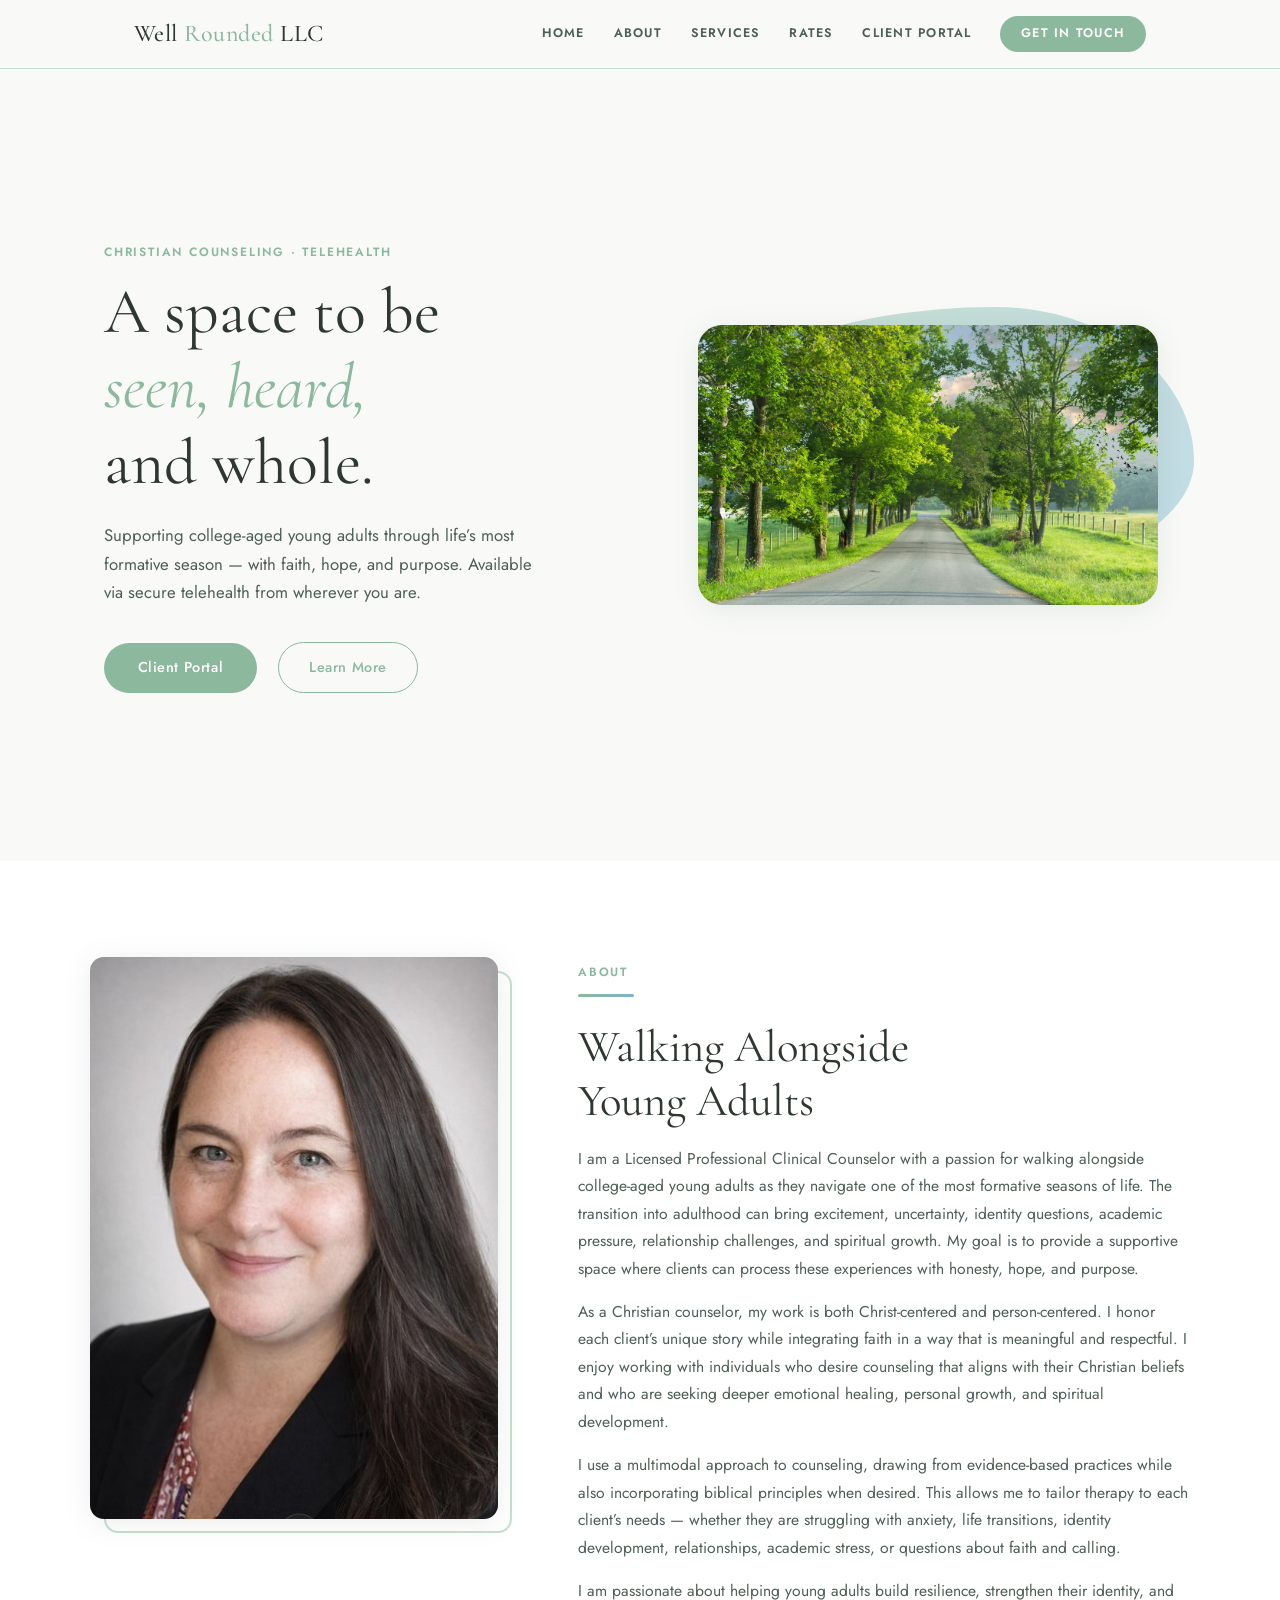
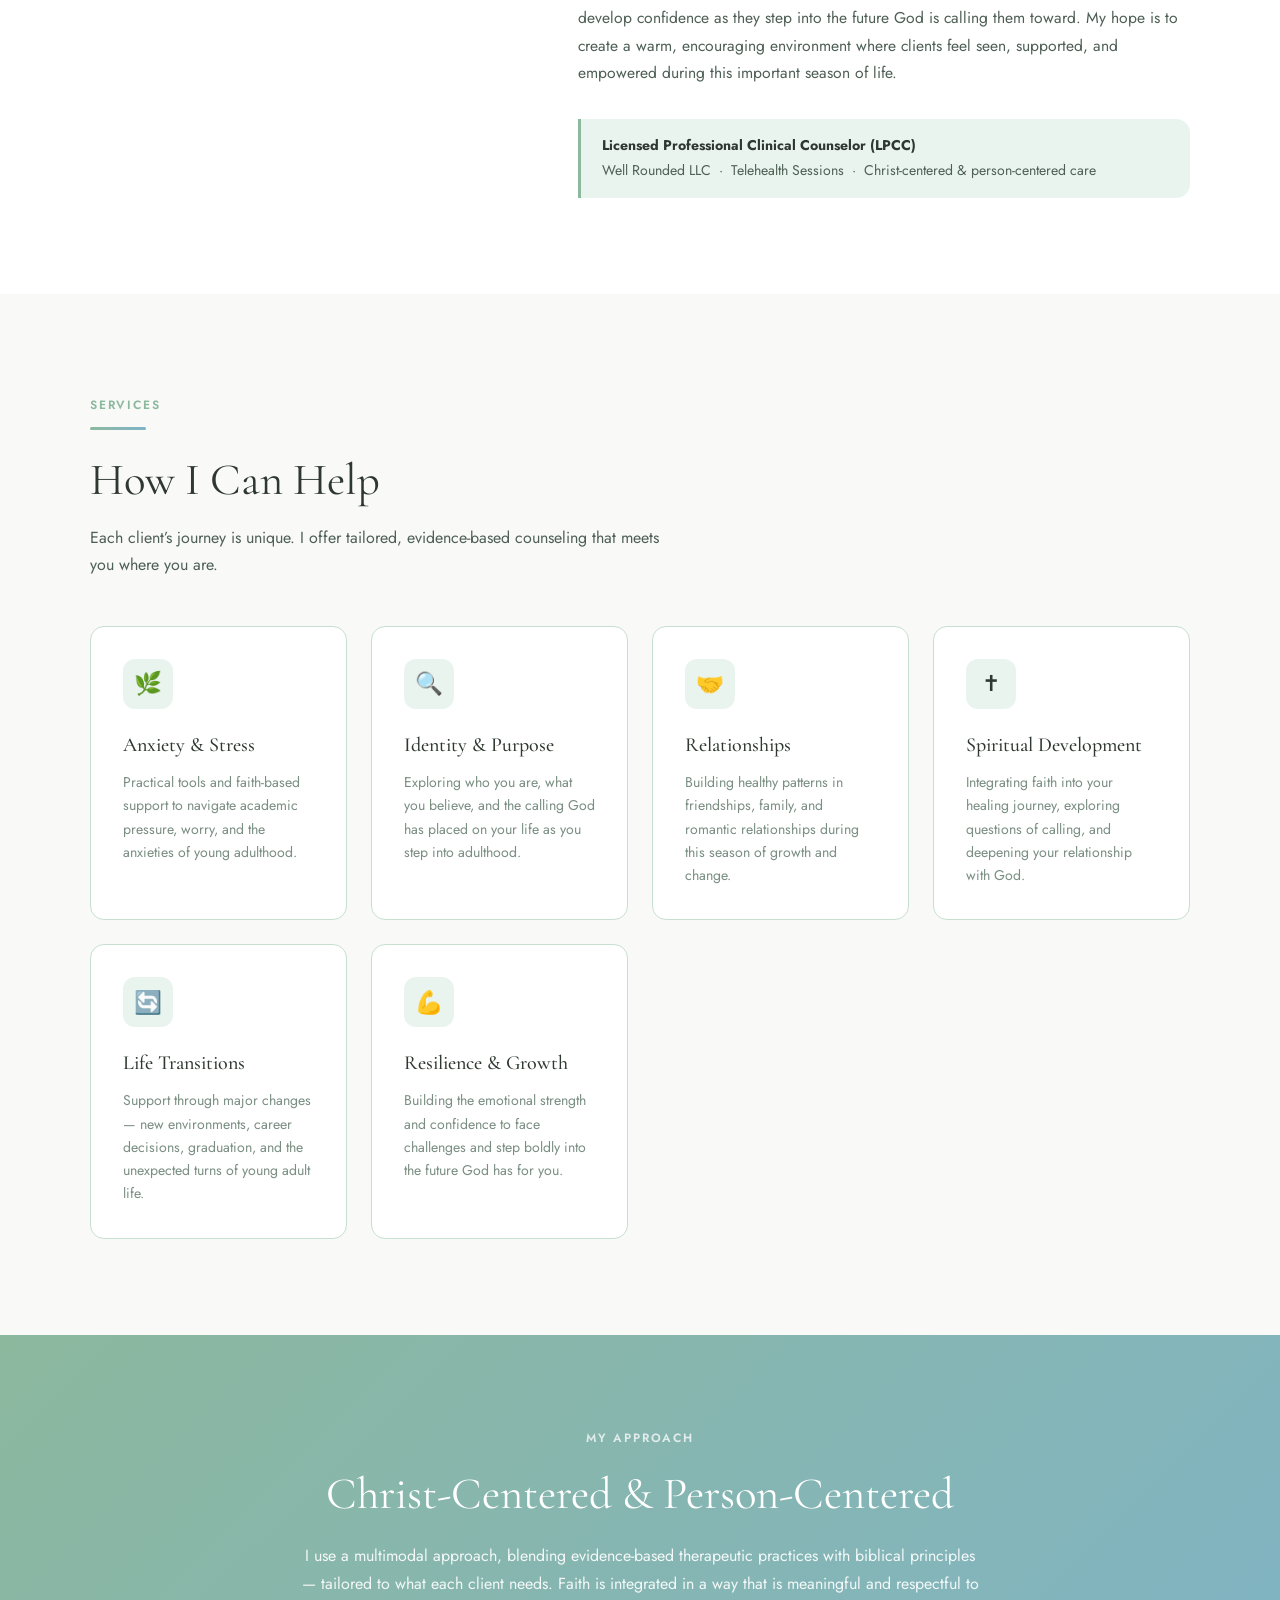
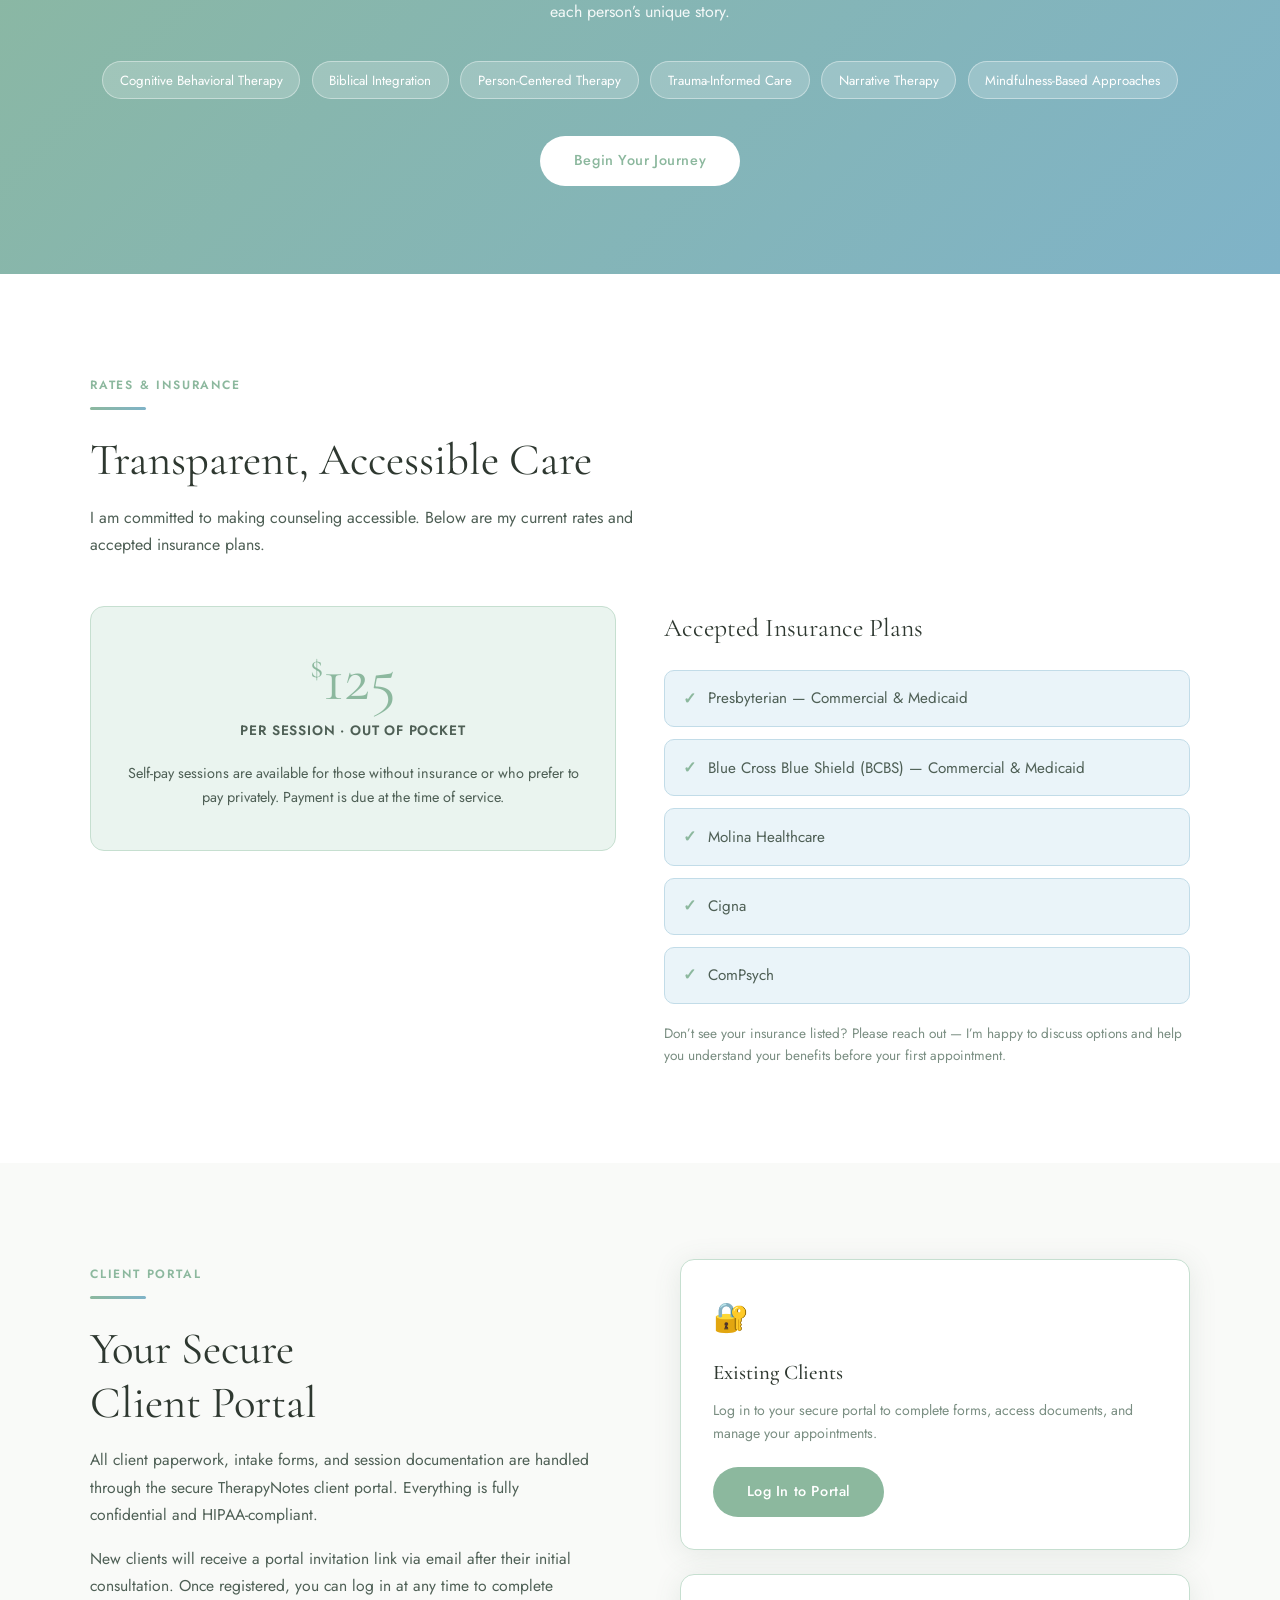
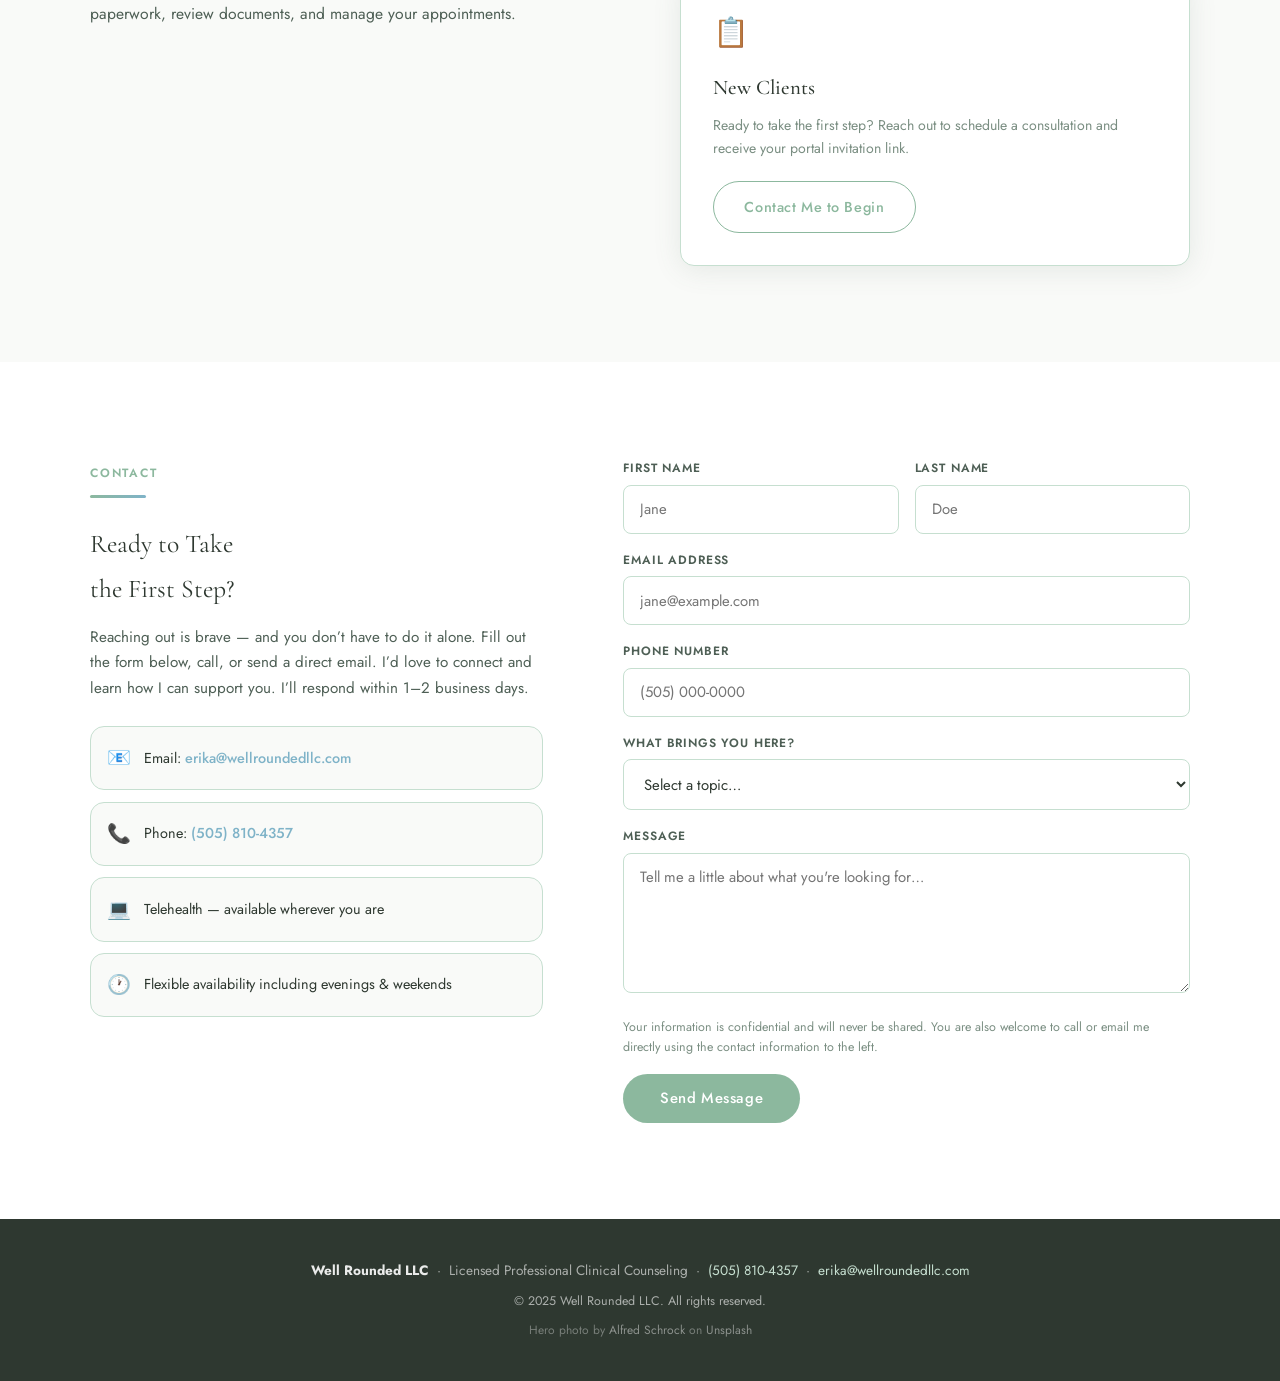
==== commit ad49fe3d: "Add files via upload" ====
--- a/index.html
+++ b/index.html
@@ -4,7 +4,7 @@
   <meta charset="UTF-8"/>
   <meta name="viewport" content="width=device-width, initial-scale=1.0"/>
   <title>Well Rounded LLC – Christian Counseling for Young Adults</title>
-  <meta name="description" content="Well Rounded LLC offers Christ-centered, person-centered counseling for college-aged young adults in New Mexico."/>
+  <meta name="description" content="Well Rounded LLC offers Christ-centered, person-centered telehealth counseling for college-aged young adults in New Mexico."/>
   <link rel="preconnect" href="https://fonts.googleapis.com"/>
   <link rel="preconnect" href="https://fonts.gstatic.com" crossorigin/>
   <link href="https://fonts.googleapis.com/css2?family=Cormorant+Garamond:ital,wght@0,300;0,400;0,500;0,600;1,300;1,400&family=Jost:wght@300;400;500;600&display=swap" rel="stylesheet"/>
@@ -21,6 +21,7 @@
       <a href="#about">About</a>
       <a href="#services">Services</a>
       <a href="#rates">Rates</a>
+      <a href="#portal">Client Portal</a>
       <a href="#contact" class="nav-cta">Get in Touch</a>
     </div>
     <div class="hamburger" id="hbg"><span></span><span></span><span></span></div>
@@ -30,14 +31,14 @@
 <!-- HERO -->
 <section id="home">
   <div class="hero-text fi">
-    <span class="eyebrow">Christian Counseling &middot; Young Adults</span>
+    <span class="eyebrow">Christian Counseling &middot; Telehealth</span>
     <h1>A space to be<br><em>seen, heard,</em><br>and whole.</h1>
-    <p class="hero-tagline">Supporting college-aged young adults through life&rsquo;s most formative season &mdash; with faith, hope, and purpose.</p>
-    <a href="#contact" class="btn-primary">Schedule a Session</a>
+    <p class="hero-tagline">Supporting college-aged young adults through life&rsquo;s most formative season &mdash; with faith, hope, and purpose. Available via secure telehealth from wherever you are.</p>
+    <a href="#portal" class="btn-primary">Client Portal</a>
     <a href="#about" class="btn-outline">Learn More</a>
   </div>
   <div class="hero-visual fi">
-    <img src="hero.svg" alt="Peaceful nature illustration"/>
+    <img src="hero.jpg" alt="A peaceful tree-lined road representing the journey toward healing"/>
   </div>
 </section>
 
@@ -58,7 +59,7 @@
         <p>I am passionate about helping young adults build resilience, strengthen their identity, and develop confidence as they step into the future God is calling them toward. My hope is to create a warm, encouraging environment where clients feel seen, supported, and empowered during this important season of life.</p>
         <div class="cred-box">
           <strong>Licensed Professional Clinical Counselor (LPCC)</strong>
-          Well Rounded LLC &nbsp;&middot;&nbsp; Serving college-aged young adults &nbsp;&middot;&nbsp; Christ-centered &amp; person-centered care
+          Well Rounded LLC &nbsp;&middot;&nbsp; Telehealth Sessions &nbsp;&middot;&nbsp; Christ-centered &amp; person-centered care
         </div>
       </div>
     </div>
@@ -155,6 +156,35 @@
   </div>
 </section>
 
+<!-- CLIENT PORTAL -->
+<section id="portal" class="section-wrap portal-section">
+  <div class="inner">
+    <div class="portal-grid">
+      <div class="fi">
+        <span class="eyebrow">Client Portal</span>
+        <div class="divider"></div>
+        <h2 class="section-title">Your Secure<br>Client Portal</h2>
+        <p class="portal-text">All client paperwork, intake forms, and session documentation are handled through the secure TherapyNotes client portal. Everything is fully confidential and HIPAA-compliant.</p>
+        <p class="portal-text">New clients will receive a portal invitation link via email after their initial consultation. Once registered, you can log in at any time to complete paperwork, review documents, and manage your appointments.</p>
+      </div>
+      <div class="fi portal-cards-wrap">
+        <div class="portal-card">
+          <div class="portal-icon">🔐</div>
+          <h3>Existing Clients</h3>
+          <p>Log in to your secure portal to complete forms, access documents, and manage your appointments.</p>
+          <a href="https://www.therapynotes.com/login" target="_blank" rel="noopener noreferrer" class="btn-primary portal-btn">Log In to Portal</a>
+        </div>
+        <div class="portal-card">
+          <div class="portal-icon">📋</div>
+          <h3>New Clients</h3>
+          <p>Ready to take the first step? Reach out to schedule a consultation and receive your portal invitation link.</p>
+          <a href="#contact" class="btn-outline portal-btn">Contact Me to Begin</a>
+        </div>
+      </div>
+    </div>
+  </div>
+</section>
+
 <!-- CONTACT -->
 <section id="contact" class="section-wrap">
   <div class="inner">
@@ -163,11 +193,11 @@
         <span class="eyebrow">Contact</span>
         <div class="divider"></div>
         <h3>Ready to Take<br>the First Step?</h3>
-        <p>Reaching out is brave. I&rsquo;d love to connect and learn how I can support you. Fill out the form or reach me directly &mdash; I&rsquo;ll respond within 1&ndash;2 business days.</p>
+        <p>Reaching out is brave &mdash; and you don&rsquo;t have to do it alone. Fill out the form below, call, or send a direct email. I&rsquo;d love to connect and learn how I can support you. I&rsquo;ll respond within 1&ndash;2 business days.</p>
         <div class="detail"><span class="ico">📧</span><span>Email: <a href="mailto:erika@wellroundedllc.com">erika@wellroundedllc.com</a></span></div>
         <div class="detail"><span class="ico">📞</span><span>Phone: <a href="tel:+15058104357">(505) 810-4357</a></span></div>
-        <div class="detail"><span class="ico">📍</span><span>Telehealth &amp; In-Person sessions available</span></div>
-        <div class="detail"><span class="ico">🕐</span><span>Monday &ndash; Friday &nbsp;&middot;&nbsp; 9 AM &ndash; 6 PM</span></div>
+        <div class="detail"><span class="ico">💻</span><span>Telehealth &mdash; available wherever you are</span></div>
+        <div class="detail"><span class="ico">🕐</span><span>Flexible availability including evenings &amp; weekends</span></div>
       </div>
       <div class="fi">
         <form class="form" onsubmit="handleSubmit(event)">
@@ -204,9 +234,9 @@
           </div>
           <div>
             <label for="msg">Message</label>
-            <textarea id="msg" placeholder="Tell me a little about what you're looking for…"></textarea>
-          </div>
-          <p class="form-note">Your information is confidential and will never be shared.</p>
+            <textarea id="msg" placeholder="Tell me a little about what you're looking for&hellip;"></textarea>
+          </div>
+          <p class="form-note">Your information is confidential and will never be shared. You are also welcome to call or email me directly using the contact information to the left.</p>
           <button type="submit" class="form-btn" id="submitBtn">Send Message</button>
           <p id="successMsg">&#10003; Message sent! I&rsquo;ll be in touch soon.</p>
         </form>
@@ -219,6 +249,7 @@
 <footer>
   <p><strong>Well Rounded LLC</strong> &nbsp;&middot;&nbsp; Licensed Professional Clinical Counseling &nbsp;&middot;&nbsp; <a href="tel:+15058104357">(505) 810-4357</a> &nbsp;&middot;&nbsp; <a href="mailto:erika@wellroundedllc.com">erika@wellroundedllc.com</a></p>
   <p class="footer-row">&copy; 2025 Well Rounded LLC. All rights reserved.</p>
+  <p class="footer-photo-credit">Hero photo by <a href="https://unsplash.com/@alfredschrock" target="_blank" rel="noopener noreferrer">Alfred Schrock</a> on <a href="https://unsplash.com" target="_blank" rel="noopener noreferrer">Unsplash</a></p>
 </footer>
 
 <script src="main.js"></script>
--- a/style.css
+++ b/style.css
@@ -20,26 +20,26 @@
 img { max-width: 100%; display: block; }
 a { color: inherit; text-decoration: none; }
 
-/* NAV */
+/* ── NAVIGATION ── */
 header { position: sticky; top: 0; z-index: 100; background: rgba(249,250,248,.96); backdrop-filter: blur(8px); border-bottom: 1px solid var(--sage-lt); }
 nav { max-width: 1140px; margin: 0 auto; padding: 0 5%; display: flex; align-items: center; justify-content: space-between; height: 68px; }
 .logo { font-family: 'Cormorant Garamond', serif; font-size: 1.5rem; font-weight: 500; letter-spacing: .02em; }
 .logo span { color: var(--sage); }
-.nav-links { display: flex; align-items: center; gap: 2rem; }
-.nav-links a { font-size: .82rem; font-weight: 600; letter-spacing: .1em; text-transform: uppercase; color: var(--ink-mid); transition: color .2s; }
+.nav-links { display: flex; align-items: center; gap: 1.8rem; }
+.nav-links a { font-size: .78rem; font-weight: 600; letter-spacing: .1em; text-transform: uppercase; color: var(--ink-mid); transition: color .2s; }
 .nav-links a:hover { color: var(--sage); }
 .nav-cta { background: var(--sage) !important; color: var(--white) !important; padding: .45rem 1.3rem; border-radius: 100px; }
 .nav-cta:hover { background: #6fa485 !important; }
 .hamburger { display: none; flex-direction: column; gap: 5px; cursor: pointer; padding: 4px; }
 .hamburger span { display: block; width: 24px; height: 2px; background: var(--ink); border-radius: 2px; transition: .3s; }
 
-/* BUTTONS */
+/* ── BUTTONS ── */
 .btn-primary { display: inline-block; background: var(--sage); color: var(--white); padding: .78rem 2.1rem; border-radius: 100px; font-size: .9rem; font-weight: 500; letter-spacing: .04em; transition: background .2s, transform .15s; }
 .btn-primary:hover { background: #6fa485; transform: translateY(-2px); }
 .btn-outline { display: inline-block; border: 1.5px solid var(--sage); color: var(--sage); padding: .76rem 1.9rem; border-radius: 100px; font-size: .9rem; font-weight: 500; letter-spacing: .04em; margin-left: 1rem; transition: all .2s; }
 .btn-outline:hover { background: var(--sage); color: var(--white); }
 
-/* SECTION HELPERS */
+/* ── SECTION HELPERS ── */
 .section-wrap { padding: 6rem 5%; }
 .inner { max-width: 1100px; margin: 0 auto; }
 .eyebrow { display: inline-block; font-size: .75rem; font-weight: 600; letter-spacing: .15em; text-transform: uppercase; color: var(--sage); margin-bottom: .7rem; }
@@ -47,16 +47,16 @@
 .section-sub { font-size: 1rem; color: var(--ink-mid); max-width: 580px; margin-bottom: 3rem; line-height: 1.7; }
 .divider { width: 56px; height: 3px; background: linear-gradient(90deg, var(--sage), var(--sky)); border-radius: 2px; margin-bottom: 1.5rem; }
 
-/* HERO */
+/* ── HERO ── */
 #home { max-width: 1200px; margin: 0 auto; padding: 5rem 5%; display: grid; grid-template-columns: 1fr 1fr; align-items: center; gap: 5rem; min-height: 88vh; }
 .hero-text h1 { font-family: 'Cormorant Garamond', serif; font-size: clamp(2.8rem, 5vw, 4.2rem); font-weight: 400; line-height: 1.18; color: var(--ink); margin-bottom: 1.3rem; }
 .hero-text h1 em { font-style: italic; color: var(--sage); }
 .hero-tagline { font-size: 1.05rem; color: var(--ink-mid); max-width: 440px; margin-bottom: 2.2rem; line-height: 1.7; }
 .hero-visual { position: relative; }
 .hero-visual::before { content: ''; position: absolute; inset: -18px -18px 18px 18px; background: linear-gradient(135deg, var(--sage-lt), var(--sky-lt)); border-radius: 60% 40% 55% 45% / 45% 55% 45% 55%; z-index: 0; }
-.hero-visual img { position: relative; z-index: 1; width: 100%; max-width: 460px; margin: 0 auto; border-radius: 24px; box-shadow: var(--shadow); }
+.hero-visual img { position: relative; z-index: 1; width: 100%; max-width: 460px; margin: 0 auto; border-radius: 24px; box-shadow: var(--shadow); object-fit: cover; }
 
-/* ABOUT */
+/* ── ABOUT ── */
 #about { background: var(--white); }
 .about-grid { display: grid; grid-template-columns: 1fr 1.5fr; gap: 5rem; align-items: start; }
 .about-photo { position: relative; }
@@ -66,7 +66,7 @@
 .cred-box { margin-top: 2rem; padding: 1rem 1.3rem; background: var(--sage-pale); border-left: 3px solid var(--sage); border-radius: 0 var(--radius) var(--radius) 0; font-size: .88rem; color: var(--ink-mid); line-height: 1.55; }
 .cred-box strong { color: var(--ink); display: block; margin-bottom: .2rem; }
 
-/* SERVICES */
+/* ── SERVICES ── */
 #services { background: var(--cream); }
 .cards { display: grid; grid-template-columns: repeat(auto-fit, minmax(255px, 1fr)); gap: 1.5rem; }
 .card { background: var(--white); border-radius: var(--radius); padding: 2rem; border: 1px solid var(--sage-lt); transition: box-shadow .25s, transform .2s; }
@@ -75,7 +75,7 @@
 .card h3 { font-family: 'Cormorant Garamond', serif; font-size: 1.25rem; font-weight: 500; color: var(--ink); margin-bottom: .5rem; }
 .card p { font-size: .88rem; color: var(--ink-lt); line-height: 1.65; }
 
-/* APPROACH BAND */
+/* ── APPROACH BAND ── */
 .approach { background: linear-gradient(135deg, var(--sage) 0%, var(--sky) 100%); padding: 5.5rem 5%; text-align: center; color: var(--white); }
 .approach .eyebrow { color: rgba(255,255,255,.75); }
 .approach .section-title { color: var(--white); max-width: 700px; margin: .5rem auto 1.3rem; }
@@ -85,7 +85,7 @@
 .approach .btn-primary { background: var(--white); color: var(--sage); }
 .approach .btn-primary:hover { background: var(--cream); }
 
-/* RATES */
+/* ── RATES ── */
 #rates { background: var(--white); }
 .rates-grid { display: grid; grid-template-columns: 1fr 1fr; gap: 3rem; align-items: start; }
 .rate-box { background: var(--sage-pale); border-radius: var(--radius); padding: 2.5rem 2rem; border: 1px solid var(--sage-lt); text-align: center; }
@@ -99,12 +99,23 @@
 .insurance-list li::before { content: '✓'; color: var(--sage); font-weight: 700; font-size: 1rem; flex-shrink: 0; }
 .insurance-note { margin-top: 1.2rem; font-size: .85rem; color: var(--ink-lt); line-height: 1.6; }
 
-/* CONTACT */
-#contact { background: var(--cream); }
+/* ── CLIENT PORTAL ── */
+.portal-section { background: var(--cream); }
+.portal-grid { display: grid; grid-template-columns: 1fr 1fr; gap: 5rem; align-items: start; }
+.portal-text { font-size: .98rem; color: var(--ink-mid); margin-bottom: 1rem; line-height: 1.75; }
+.portal-cards-wrap { display: flex; flex-direction: column; gap: 1.5rem; }
+.portal-card { background: var(--white); border-radius: var(--radius); padding: 2rem; border: 1px solid var(--sage-lt); box-shadow: var(--shadow); }
+.portal-icon { font-size: 1.8rem; margin-bottom: .8rem; }
+.portal-card h3 { font-family: 'Cormorant Garamond', serif; font-size: 1.3rem; font-weight: 500; color: var(--ink); margin-bottom: .5rem; }
+.portal-card p { font-size: .88rem; color: var(--ink-lt); line-height: 1.65; margin-bottom: 1.3rem; }
+.portal-btn { display: inline-block; margin-left: 0; }
+
+/* ── CONTACT ── */
+#contact { background: var(--white); }
 .contact-grid { display: grid; grid-template-columns: 1fr 1.25fr; gap: 5rem; align-items: start; }
 .contact-info h3 { font-family: 'Cormorant Garamond', serif; font-size: 1.6rem; font-weight: 400; color: var(--ink); margin-bottom: .8rem; }
 .contact-info > p { color: var(--ink-mid); font-size: .95rem; margin-bottom: 1.5rem; line-height: 1.7; }
-.detail { display: flex; align-items: center; gap: .8rem; padding: .9rem 1rem; background: var(--white); border-radius: var(--radius); margin-bottom: .7rem; font-size: .9rem; border: 1px solid var(--sage-lt); }
+.detail { display: flex; align-items: center; gap: .8rem; padding: .9rem 1rem; background: var(--cream); border-radius: var(--radius); margin-bottom: .7rem; font-size: .9rem; border: 1px solid var(--sage-lt); }
 .detail .ico { font-size: 1.2rem; flex-shrink: 0; }
 .detail a { color: var(--sky); font-weight: 500; }
 .detail a:hover { text-decoration: underline; }
@@ -114,23 +125,25 @@
 .form input, .form textarea, .form select { width: 100%; padding: .78rem 1rem; border: 1.5px solid var(--sage-lt); border-radius: 8px; font-family: 'Jost', sans-serif; font-size: .93rem; color: var(--ink); background: var(--white); outline: none; transition: border-color .2s, box-shadow .2s; }
 .form input:focus, .form textarea:focus, .form select:focus { border-color: var(--sage); box-shadow: 0 0 0 3px rgba(140,184,158,.18); }
 .form textarea { min-height: 140px; resize: vertical; }
-.form-note { font-size: .78rem; color: var(--ink-lt); }
+.form-note { font-size: .78rem; color: var(--ink-lt); line-height: 1.6; }
 .form-btn { border: none; cursor: pointer; background: var(--sage); color: var(--white); padding: .85rem 2.3rem; border-radius: 100px; font-family: 'Jost', sans-serif; font-size: .93rem; font-weight: 500; letter-spacing: .04em; transition: background .2s, transform .15s; align-self: flex-start; }
 .form-btn:hover { background: #6fa485; transform: translateY(-1px); }
 #successMsg { color: var(--sage); font-weight: 500; margin-top: .5rem; display: none; }
 
-/* FOOTER */
+/* ── FOOTER ── */
 footer { background: var(--ink); color: rgba(255,255,255,.6); text-align: center; padding: 2.5rem 5%; font-size: .85rem; }
 footer strong { color: rgba(255,255,255,.9); }
 footer a { color: var(--sage-lt); }
 footer a:hover { text-decoration: underline; }
 .footer-row { margin-top: .5rem; font-size: .78rem; }
+.footer-photo-credit { margin-top: .5rem; font-size: .75rem; color: rgba(255,255,255,.35); }
+.footer-photo-credit a { color: rgba(255,255,255,.45); }
 
-/* FADE IN */
+/* ── FADE IN ── */
 .fi { opacity: 0; transform: translateY(22px); transition: opacity .6s ease, transform .6s ease; }
 .fi.vis { opacity: 1; transform: none; }
 
-/* RESPONSIVE */
+/* ── RESPONSIVE ── */
 @media (max-width: 980px) {
   #home { grid-template-columns: 1fr; text-align: center; gap: 3rem; min-height: auto; padding-top: 3.5rem; }
   .hero-visual { max-width: 420px; margin: 0 auto; }
@@ -138,6 +151,7 @@
   .about-grid { grid-template-columns: 1fr; gap: 2.5rem; }
   .about-photo { max-width: 320px; }
   .rates-grid { grid-template-columns: 1fr; gap: 2rem; }
+  .portal-grid { grid-template-columns: 1fr; gap: 2.5rem; }
   .contact-grid { grid-template-columns: 1fr; gap: 3rem; }
   .form-row { grid-template-columns: 1fr; }
 }
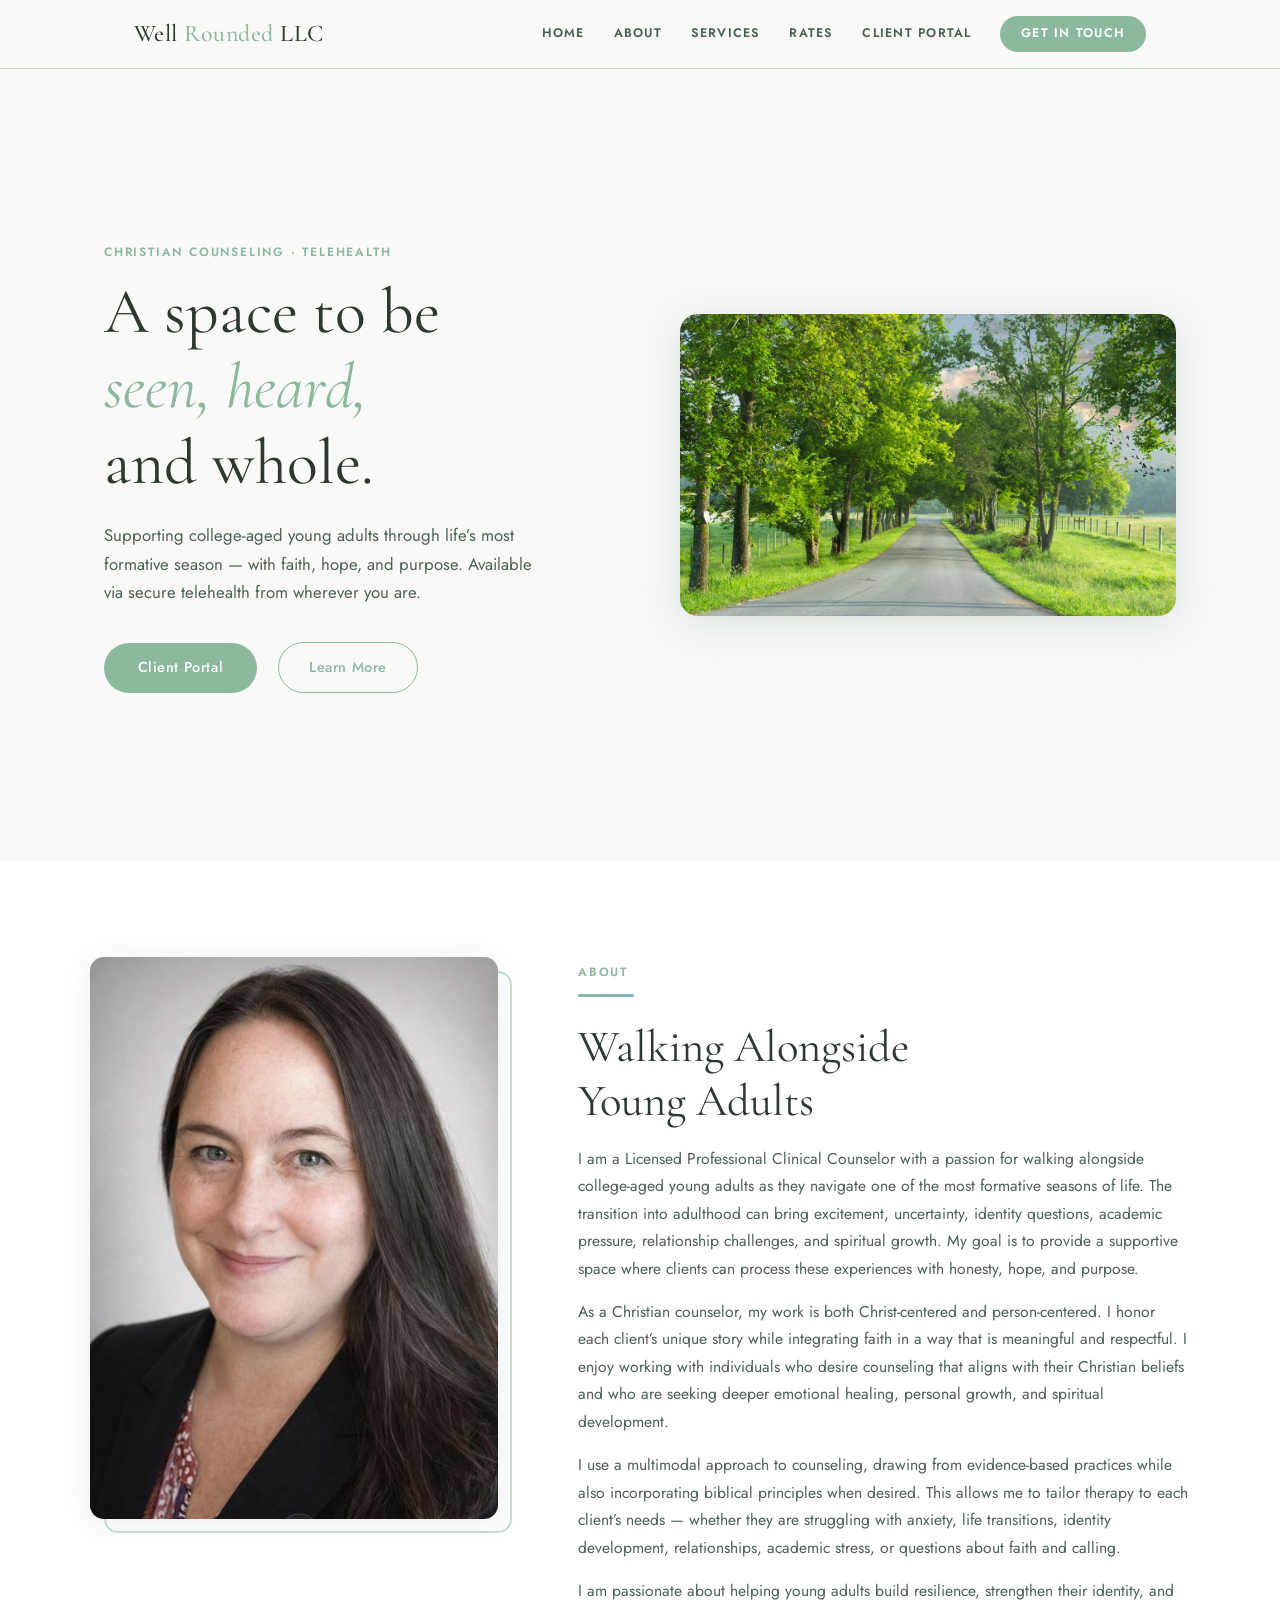
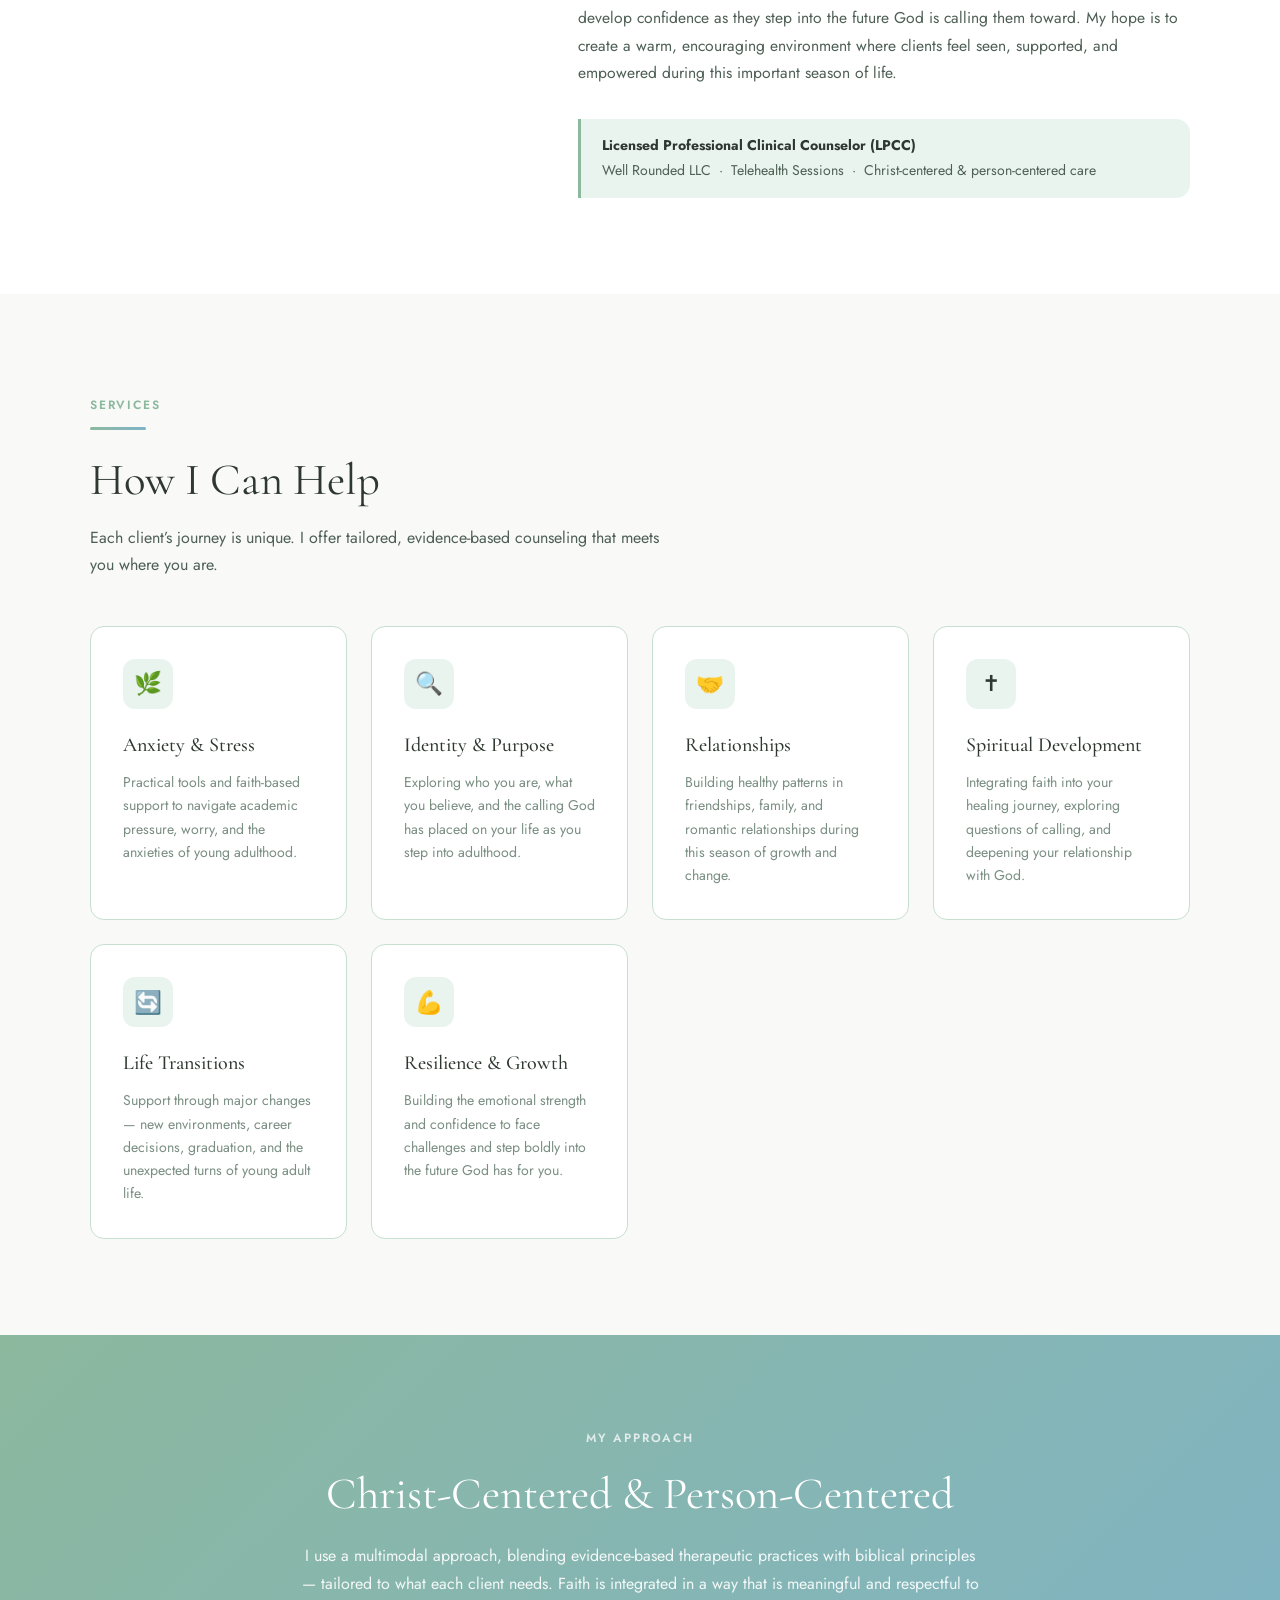
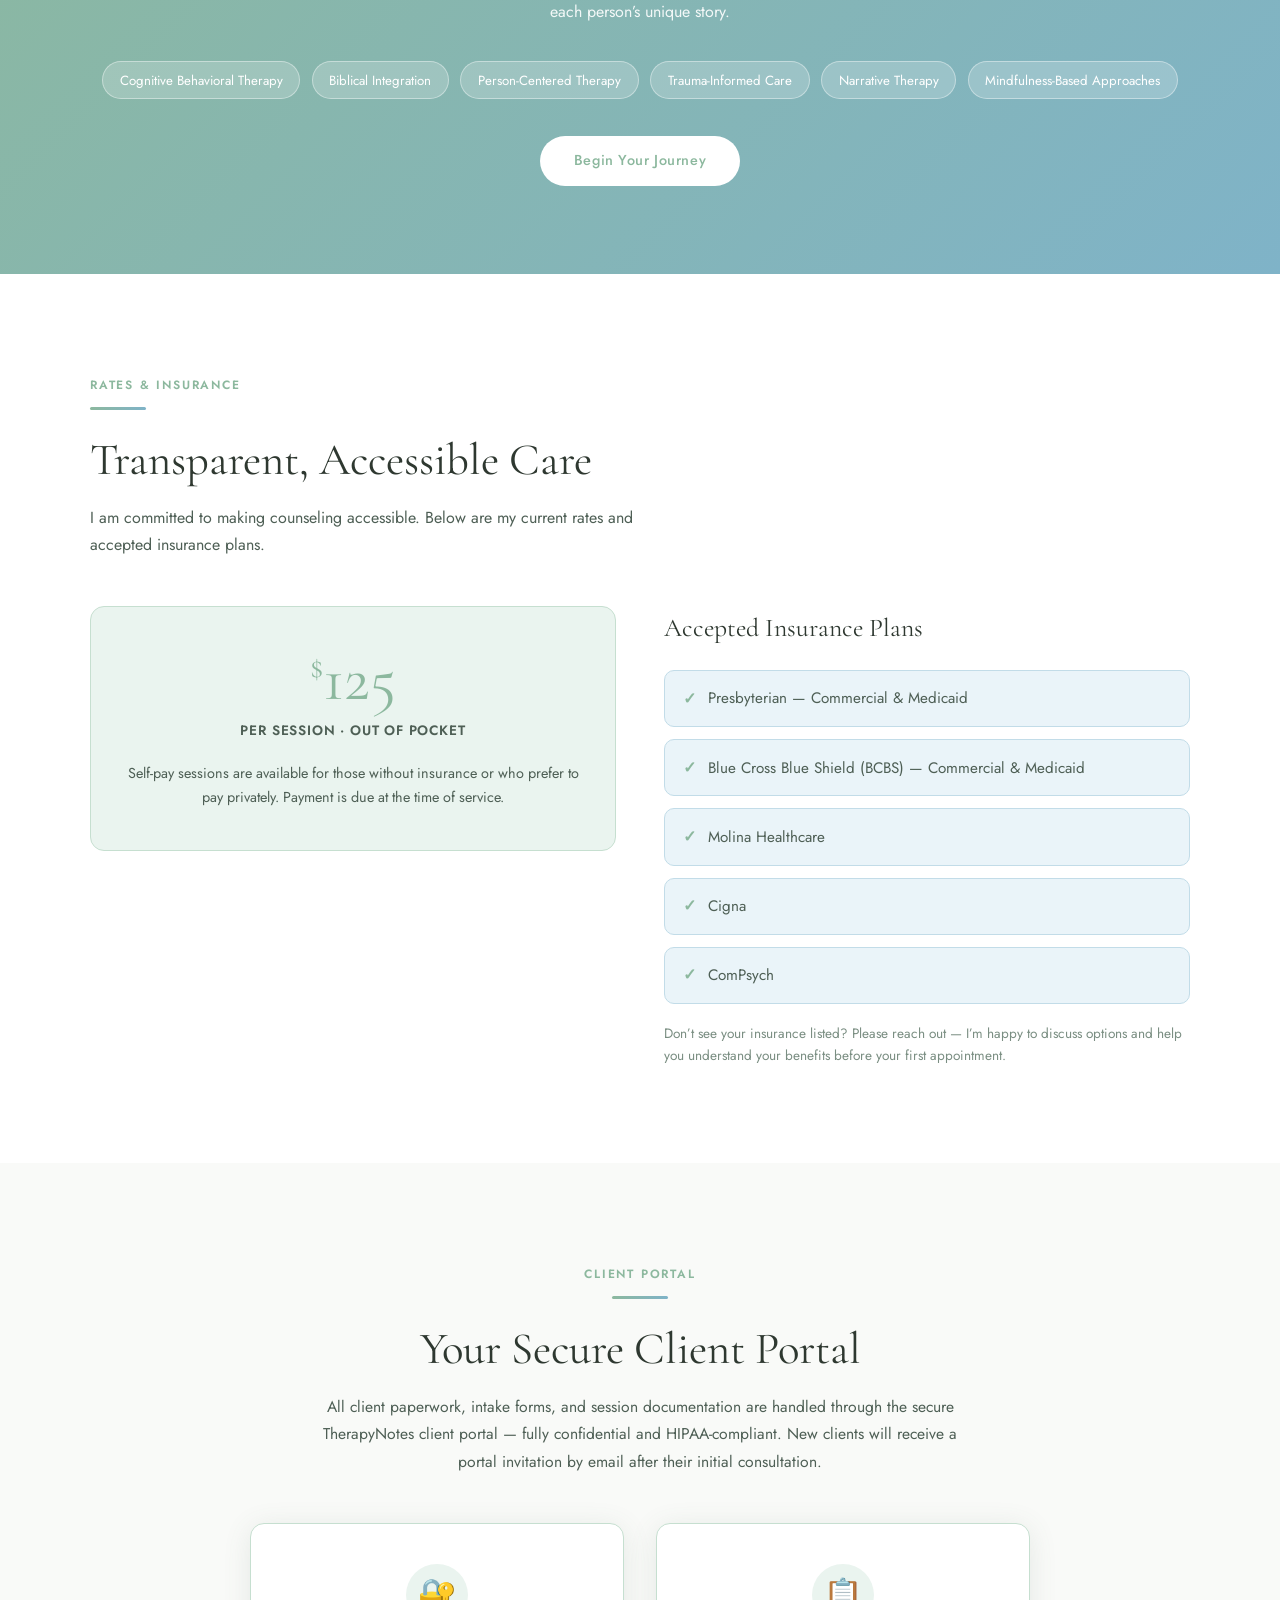
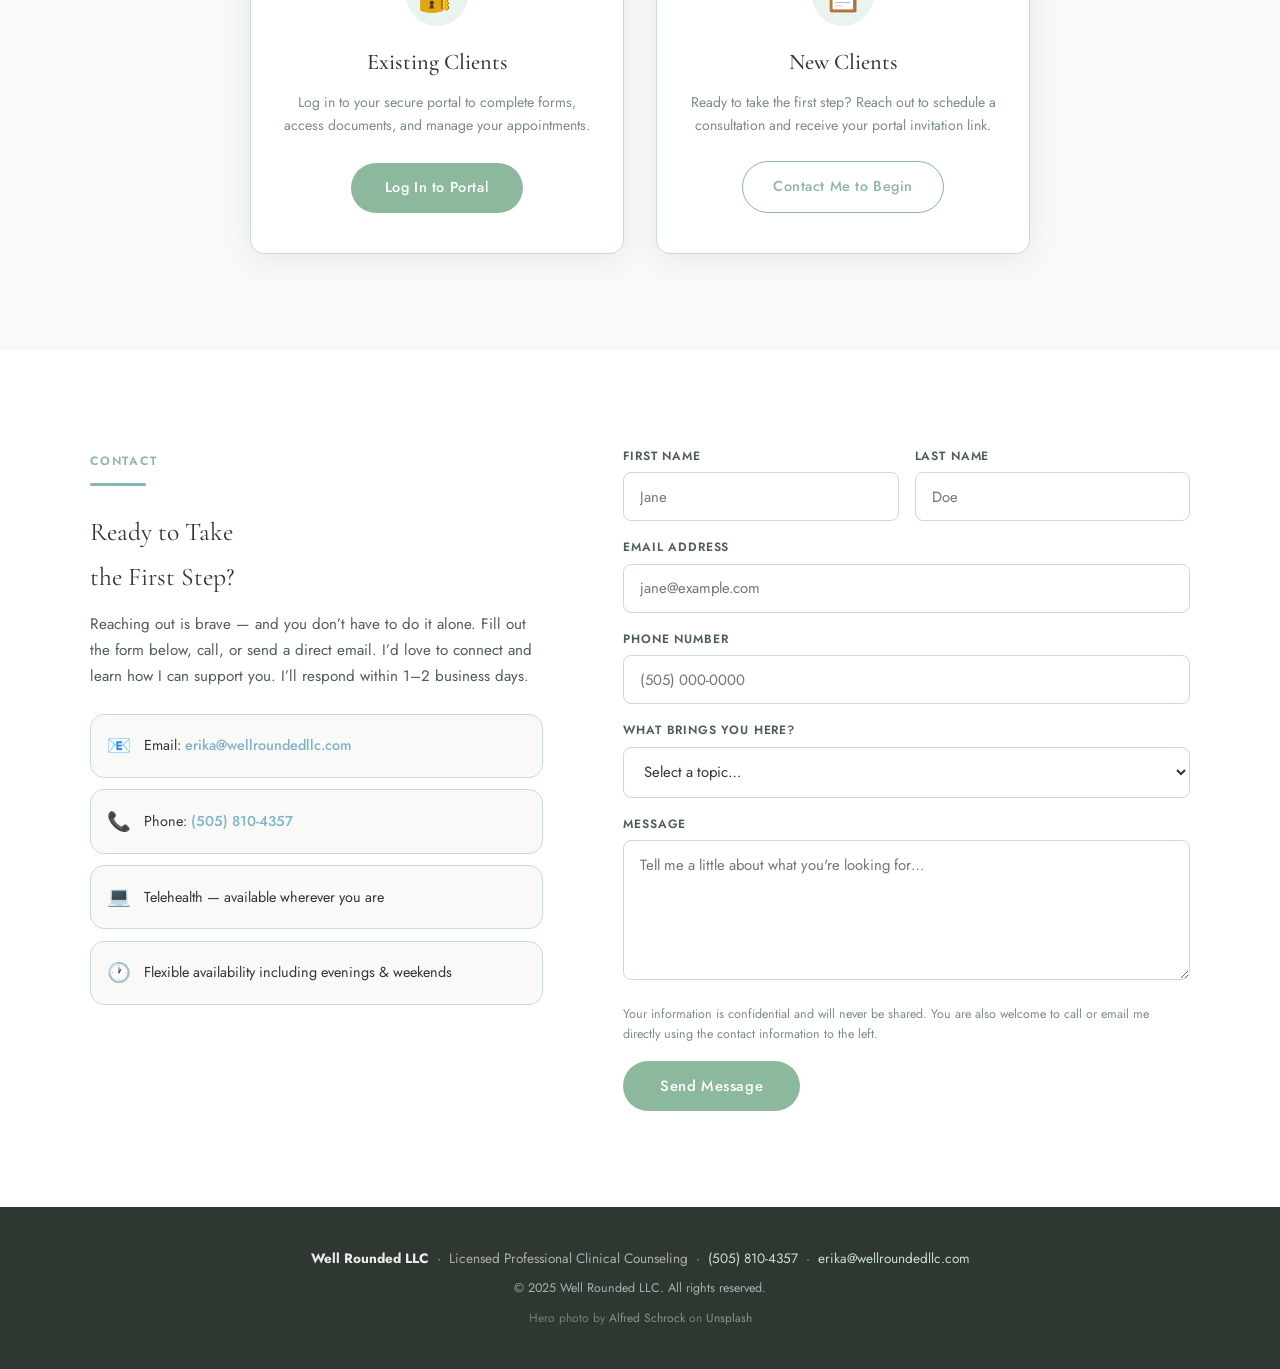
==== commit 27c20680: "Add files via upload" ====
--- a/index.html
+++ b/index.html
@@ -159,27 +159,22 @@
 <!-- CLIENT PORTAL -->
 <section id="portal" class="section-wrap portal-section">
   <div class="inner">
-    <div class="portal-grid">
-      <div class="fi">
-        <span class="eyebrow">Client Portal</span>
-        <div class="divider"></div>
-        <h2 class="section-title">Your Secure<br>Client Portal</h2>
-        <p class="portal-text">All client paperwork, intake forms, and session documentation are handled through the secure TherapyNotes client portal. Everything is fully confidential and HIPAA-compliant.</p>
-        <p class="portal-text">New clients will receive a portal invitation link via email after their initial consultation. Once registered, you can log in at any time to complete paperwork, review documents, and manage your appointments.</p>
-      </div>
-      <div class="fi portal-cards-wrap">
-        <div class="portal-card">
-          <div class="portal-icon">🔐</div>
-          <h3>Existing Clients</h3>
-          <p>Log in to your secure portal to complete forms, access documents, and manage your appointments.</p>
-          <a href="https://www.therapynotes.com/login" target="_blank" rel="noopener noreferrer" class="btn-primary portal-btn">Log In to Portal</a>
-        </div>
-        <div class="portal-card">
-          <div class="portal-icon">📋</div>
-          <h3>New Clients</h3>
-          <p>Ready to take the first step? Reach out to schedule a consultation and receive your portal invitation link.</p>
-          <a href="#contact" class="btn-outline portal-btn">Contact Me to Begin</a>
-        </div>
+    <span class="eyebrow">Client Portal</span>
+    <div class="divider" style="margin-left:auto;margin-right:auto;"></div>
+    <h2 class="section-title">Your Secure Client Portal</h2>
+    <p class="portal-intro">All client paperwork, intake forms, and session documentation are handled through the secure TherapyNotes client portal — fully confidential and HIPAA-compliant. New clients will receive a portal invitation by email after their initial consultation.</p>
+    <div class="portal-cards-wrap fi">
+      <div class="portal-card">
+        <div class="portal-icon">🔐</div>
+        <h3>Existing Clients</h3>
+        <p>Log in to your secure portal to complete forms, access documents, and manage your appointments.</p>
+        <a href="https://www.therapynotes.com/login" target="_blank" rel="noopener noreferrer" class="btn-primary portal-btn">Log In to Portal</a>
+      </div>
+      <div class="portal-card">
+        <div class="portal-icon">📋</div>
+        <h3>New Clients</h3>
+        <p>Ready to take the first step? Reach out to schedule a consultation and receive your portal invitation link.</p>
+        <a href="#contact" class="btn-outline portal-btn">Contact Me to Begin</a>
       </div>
     </div>
   </div>
--- a/style.css
+++ b/style.css
@@ -53,8 +53,7 @@
 .hero-text h1 em { font-style: italic; color: var(--sage); }
 .hero-tagline { font-size: 1.05rem; color: var(--ink-mid); max-width: 440px; margin-bottom: 2.2rem; line-height: 1.7; }
 .hero-visual { position: relative; }
-.hero-visual::before { content: ''; position: absolute; inset: -18px -18px 18px 18px; background: linear-gradient(135deg, var(--sage-lt), var(--sky-lt)); border-radius: 60% 40% 55% 45% / 45% 55% 45% 55%; z-index: 0; }
-.hero-visual img { position: relative; z-index: 1; width: 100%; max-width: 460px; margin: 0 auto; border-radius: 24px; box-shadow: var(--shadow); object-fit: cover; }
+.hero-visual img { width: 100%; max-width: 580px; margin: 0 auto; border-radius: 18px; box-shadow: 0 8px 40px rgba(80,110,90,.18); object-fit: cover; display: block; }
 
 /* ── ABOUT ── */
 #about { background: var(--white); }
@@ -100,14 +99,14 @@
 .insurance-note { margin-top: 1.2rem; font-size: .85rem; color: var(--ink-lt); line-height: 1.6; }
 
 /* ── CLIENT PORTAL ── */
-.portal-section { background: var(--cream); }
-.portal-grid { display: grid; grid-template-columns: 1fr 1fr; gap: 5rem; align-items: start; }
-.portal-text { font-size: .98rem; color: var(--ink-mid); margin-bottom: 1rem; line-height: 1.75; }
-.portal-cards-wrap { display: flex; flex-direction: column; gap: 1.5rem; }
-.portal-card { background: var(--white); border-radius: var(--radius); padding: 2rem; border: 1px solid var(--sage-lt); box-shadow: var(--shadow); }
-.portal-icon { font-size: 1.8rem; margin-bottom: .8rem; }
-.portal-card h3 { font-family: 'Cormorant Garamond', serif; font-size: 1.3rem; font-weight: 500; color: var(--ink); margin-bottom: .5rem; }
-.portal-card p { font-size: .88rem; color: var(--ink-lt); line-height: 1.65; margin-bottom: 1.3rem; }
+.portal-section { background: var(--cream); text-align: center; }
+.portal-intro { font-size: .98rem; color: var(--ink-mid); line-height: 1.75; max-width: 640px; margin: 0 auto 3rem; }
+.portal-cards-wrap { display: grid; grid-template-columns: 1fr 1fr; gap: 2rem; max-width: 780px; margin: 0 auto; }
+.portal-card { background: var(--white); border-radius: var(--radius); padding: 2.5rem 2rem; border: 1px solid var(--sage-lt); box-shadow: var(--shadow); display: flex; flex-direction: column; align-items: center; text-align: center; transition: transform .2s, box-shadow .2s; }
+.portal-card:hover { transform: translateY(-3px); box-shadow: 0 8px 32px rgba(80,110,90,.16); }
+.portal-icon { font-size: 2rem; margin-bottom: 1rem; background: var(--sage-pale); width: 62px; height: 62px; border-radius: 50%; display: flex; align-items: center; justify-content: center; }
+.portal-card h3 { font-family: 'Cormorant Garamond', serif; font-size: 1.4rem; font-weight: 500; color: var(--ink); margin-bottom: .6rem; }
+.portal-card p { font-size: .88rem; color: var(--ink-lt); line-height: 1.65; margin-bottom: 1.5rem; flex-grow: 1; }
 .portal-btn { display: inline-block; margin-left: 0; }
 
 /* ── CONTACT ── */
@@ -151,7 +150,7 @@
   .about-grid { grid-template-columns: 1fr; gap: 2.5rem; }
   .about-photo { max-width: 320px; }
   .rates-grid { grid-template-columns: 1fr; gap: 2rem; }
-  .portal-grid { grid-template-columns: 1fr; gap: 2.5rem; }
+  .portal-cards-wrap { grid-template-columns: 1fr; }
   .contact-grid { grid-template-columns: 1fr; gap: 3rem; }
   .form-row { grid-template-columns: 1fr; }
 }
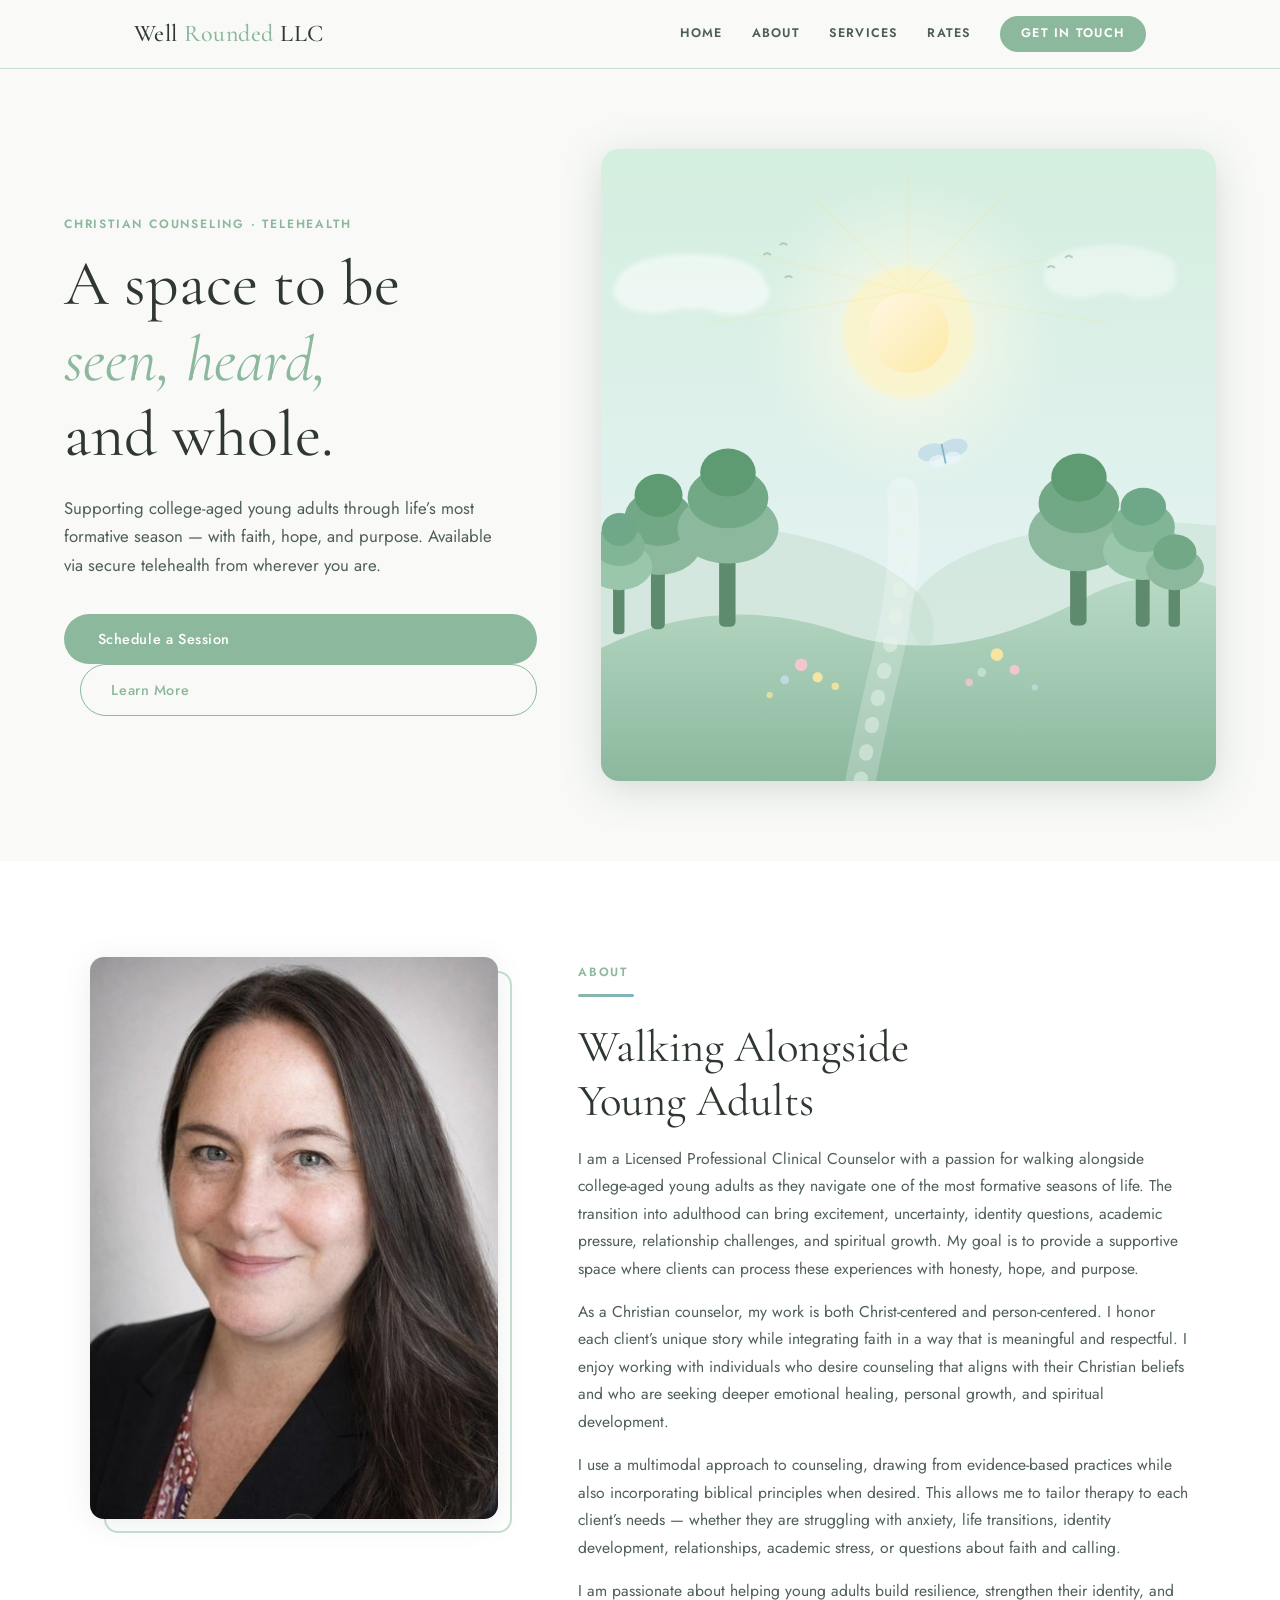
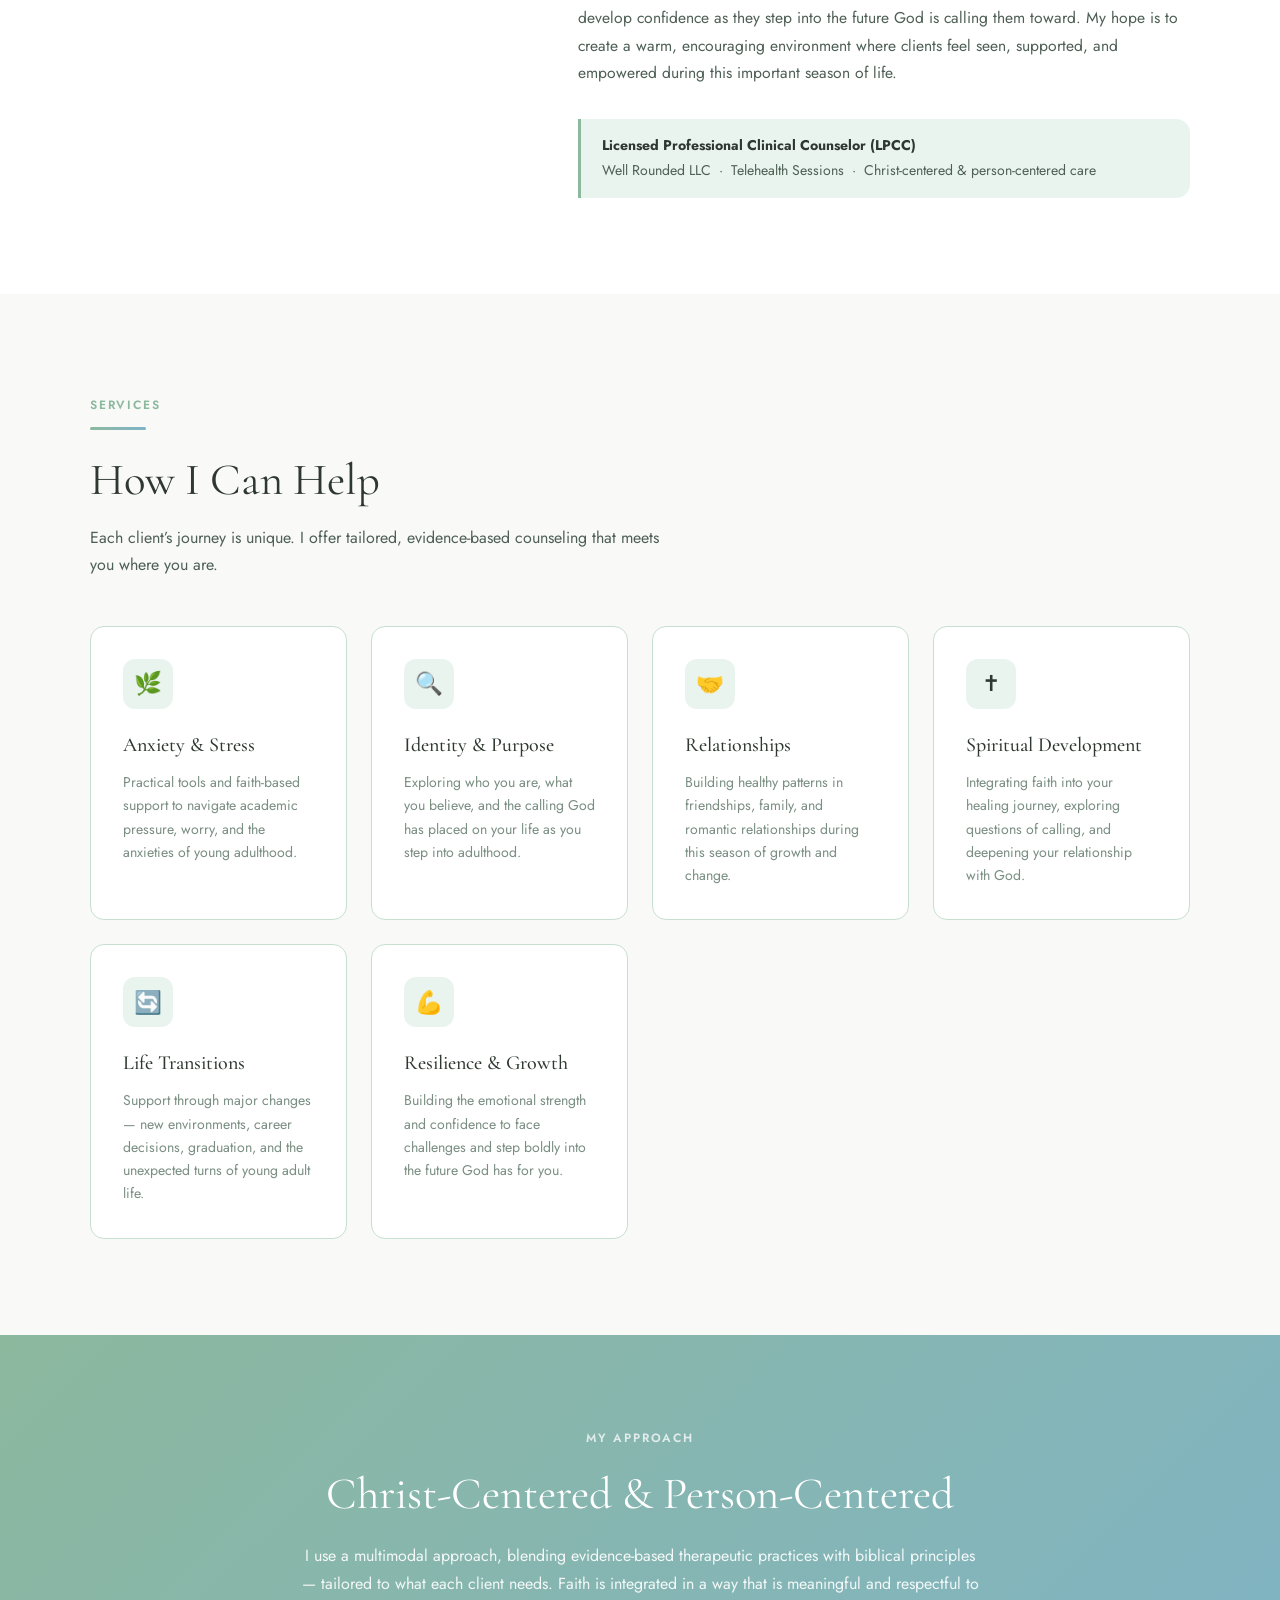
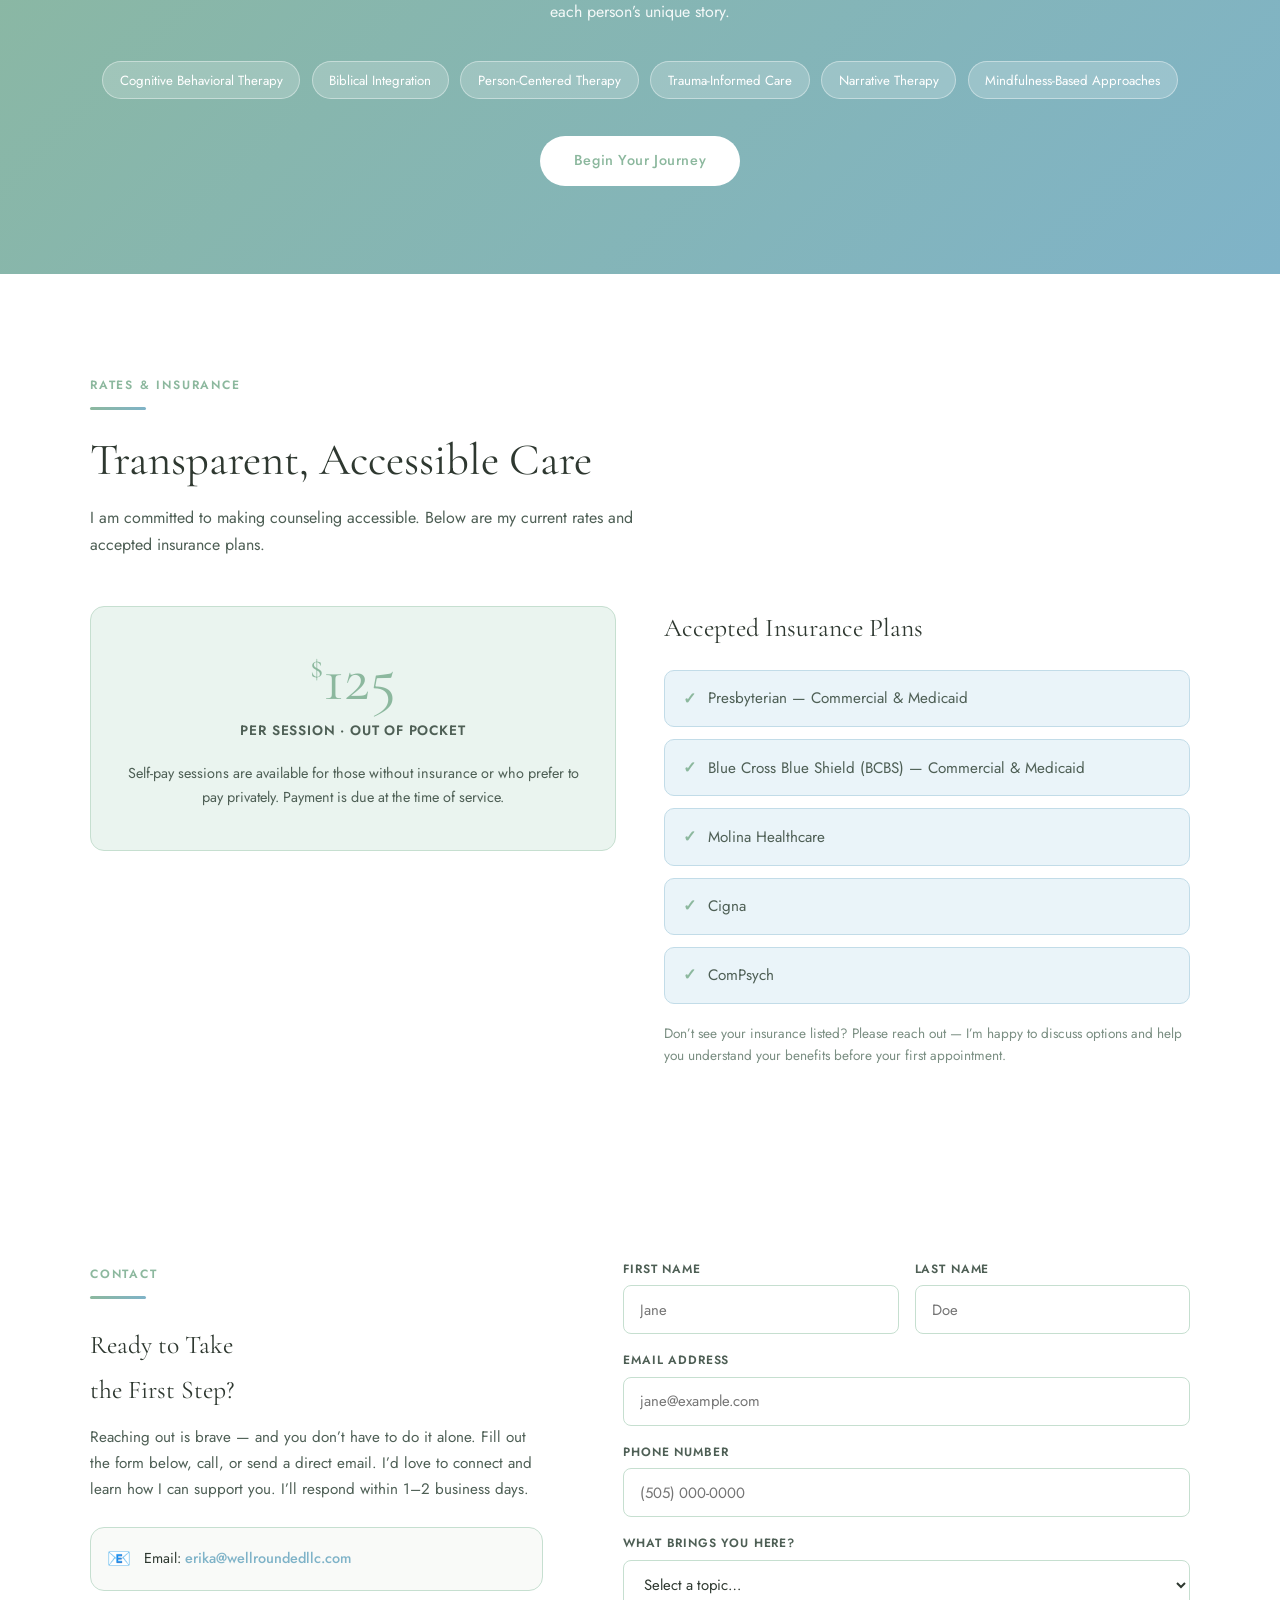
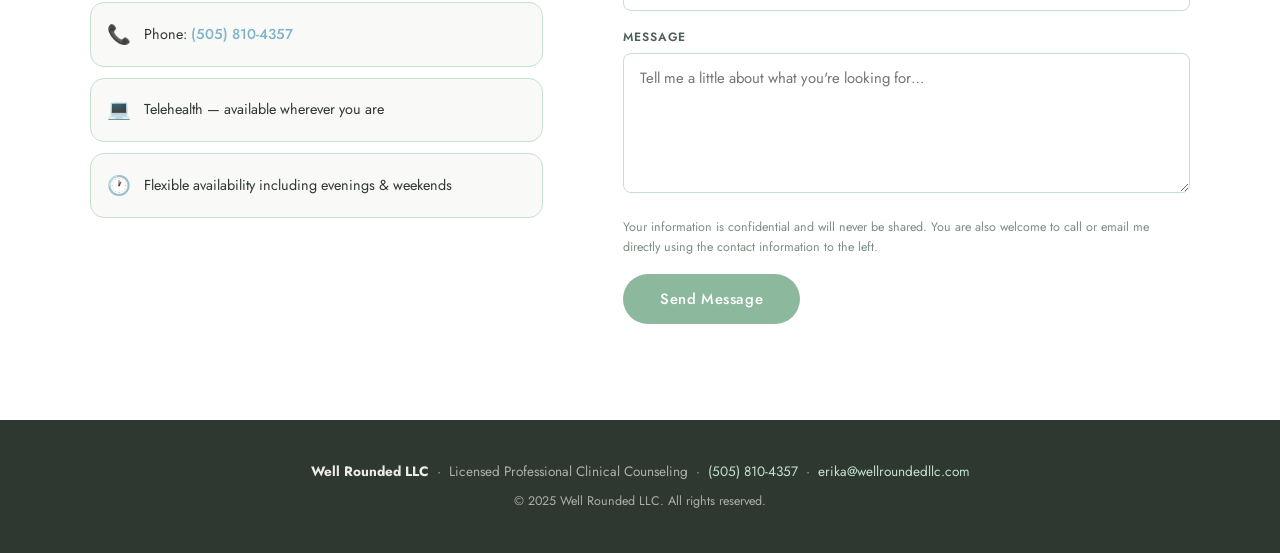
==== commit f704eaa9: "Add files via upload" ====
--- a/index.html
+++ b/index.html
@@ -21,7 +21,6 @@
       <a href="#about">About</a>
       <a href="#services">Services</a>
       <a href="#rates">Rates</a>
-      <a href="#portal">Client Portal</a>
       <a href="#contact" class="nav-cta">Get in Touch</a>
     </div>
     <div class="hamburger" id="hbg"><span></span><span></span><span></span></div>
@@ -34,11 +33,11 @@
     <span class="eyebrow">Christian Counseling &middot; Telehealth</span>
     <h1>A space to be<br><em>seen, heard,</em><br>and whole.</h1>
     <p class="hero-tagline">Supporting college-aged young adults through life&rsquo;s most formative season &mdash; with faith, hope, and purpose. Available via secure telehealth from wherever you are.</p>
-    <a href="#portal" class="btn-primary">Client Portal</a>
+    <a href="#contact" class="btn-primary">Schedule a Session</a>
     <a href="#about" class="btn-outline">Learn More</a>
   </div>
   <div class="hero-visual fi">
-    <img src="hero.jpg" alt="A peaceful tree-lined road representing the journey toward healing"/>
+    <img src="hero.svg" alt="A peaceful nature illustration representing the journey toward healing"/>
   </div>
 </section>
 
@@ -156,30 +155,6 @@
   </div>
 </section>
 
-<!-- CLIENT PORTAL -->
-<section id="portal" class="section-wrap portal-section">
-  <div class="inner">
-    <span class="eyebrow">Client Portal</span>
-    <div class="divider" style="margin-left:auto;margin-right:auto;"></div>
-    <h2 class="section-title">Your Secure Client Portal</h2>
-    <p class="portal-intro">All client paperwork, intake forms, and session documentation are handled through the secure TherapyNotes client portal — fully confidential and HIPAA-compliant. New clients will receive a portal invitation by email after their initial consultation.</p>
-    <div class="portal-cards-wrap fi">
-      <div class="portal-card">
-        <div class="portal-icon">🔐</div>
-        <h3>Existing Clients</h3>
-        <p>Log in to your secure portal to complete forms, access documents, and manage your appointments.</p>
-        <a href="https://www.therapynotes.com/login" target="_blank" rel="noopener noreferrer" class="btn-primary portal-btn">Log In to Portal</a>
-      </div>
-      <div class="portal-card">
-        <div class="portal-icon">📋</div>
-        <h3>New Clients</h3>
-        <p>Ready to take the first step? Reach out to schedule a consultation and receive your portal invitation link.</p>
-        <a href="#contact" class="btn-outline portal-btn">Contact Me to Begin</a>
-      </div>
-    </div>
-  </div>
-</section>
-
 <!-- CONTACT -->
 <section id="contact" class="section-wrap">
   <div class="inner">
@@ -244,7 +219,6 @@
 <footer>
   <p><strong>Well Rounded LLC</strong> &nbsp;&middot;&nbsp; Licensed Professional Clinical Counseling &nbsp;&middot;&nbsp; <a href="tel:+15058104357">(505) 810-4357</a> &nbsp;&middot;&nbsp; <a href="mailto:erika@wellroundedllc.com">erika@wellroundedllc.com</a></p>
   <p class="footer-row">&copy; 2025 Well Rounded LLC. All rights reserved.</p>
-  <p class="footer-photo-credit">Hero photo by <a href="https://unsplash.com/@alfredschrock" target="_blank" rel="noopener noreferrer">Alfred Schrock</a> on <a href="https://unsplash.com" target="_blank" rel="noopener noreferrer">Unsplash</a></p>
 </footer>
 
 <script src="main.js"></script>
--- a/style.css
+++ b/style.css
@@ -48,12 +48,15 @@
 .divider { width: 56px; height: 3px; background: linear-gradient(90deg, var(--sage), var(--sky)); border-radius: 2px; margin-bottom: 1.5rem; }
 
 /* ── HERO ── */
-#home { max-width: 1200px; margin: 0 auto; padding: 5rem 5%; display: grid; grid-template-columns: 1fr 1fr; align-items: center; gap: 5rem; min-height: 88vh; }
+#home { max-width: 1400px; margin: 0 auto; padding: 5rem 5%; display: grid; grid-template-columns: 1fr 1.3fr; align-items: stretch; gap: 4rem; min-height: 88vh; }
+.hero-text { display: flex; flex-direction: column; justify-content: center; }
 .hero-text h1 { font-family: 'Cormorant Garamond', serif; font-size: clamp(2.8rem, 5vw, 4.2rem); font-weight: 400; line-height: 1.18; color: var(--ink); margin-bottom: 1.3rem; }
 .hero-text h1 em { font-style: italic; color: var(--sage); }
 .hero-tagline { font-size: 1.05rem; color: var(--ink-mid); max-width: 440px; margin-bottom: 2.2rem; line-height: 1.7; }
-.hero-visual { position: relative; }
-.hero-visual img { width: 100%; max-width: 580px; margin: 0 auto; border-radius: 18px; box-shadow: 0 8px 40px rgba(80,110,90,.18); object-fit: cover; display: block; }
+.hero-visual { position: relative; border-radius: 18px; overflow: hidden; box-shadow: 0 8px 40px rgba(80,110,90,.22); align-self: stretch; }
+.hero-visual::before { display: none; }
+.hero-visual::after { display: none; }
+.hero-visual img { width: 100%; height: 100%; display: block; object-fit: cover; object-position: center center; }
 
 /* ── ABOUT ── */
 #about { background: var(--white); }
@@ -98,17 +101,6 @@
 .insurance-list li::before { content: '✓'; color: var(--sage); font-weight: 700; font-size: 1rem; flex-shrink: 0; }
 .insurance-note { margin-top: 1.2rem; font-size: .85rem; color: var(--ink-lt); line-height: 1.6; }
 
-/* ── CLIENT PORTAL ── */
-.portal-section { background: var(--cream); text-align: center; }
-.portal-intro { font-size: .98rem; color: var(--ink-mid); line-height: 1.75; max-width: 640px; margin: 0 auto 3rem; }
-.portal-cards-wrap { display: grid; grid-template-columns: 1fr 1fr; gap: 2rem; max-width: 780px; margin: 0 auto; }
-.portal-card { background: var(--white); border-radius: var(--radius); padding: 2.5rem 2rem; border: 1px solid var(--sage-lt); box-shadow: var(--shadow); display: flex; flex-direction: column; align-items: center; text-align: center; transition: transform .2s, box-shadow .2s; }
-.portal-card:hover { transform: translateY(-3px); box-shadow: 0 8px 32px rgba(80,110,90,.16); }
-.portal-icon { font-size: 2rem; margin-bottom: 1rem; background: var(--sage-pale); width: 62px; height: 62px; border-radius: 50%; display: flex; align-items: center; justify-content: center; }
-.portal-card h3 { font-family: 'Cormorant Garamond', serif; font-size: 1.4rem; font-weight: 500; color: var(--ink); margin-bottom: .6rem; }
-.portal-card p { font-size: .88rem; color: var(--ink-lt); line-height: 1.65; margin-bottom: 1.5rem; flex-grow: 1; }
-.portal-btn { display: inline-block; margin-left: 0; }
-
 /* ── CONTACT ── */
 #contact { background: var(--white); }
 .contact-grid { display: grid; grid-template-columns: 1fr 1.25fr; gap: 5rem; align-items: start; }
@@ -145,7 +137,7 @@
 /* ── RESPONSIVE ── */
 @media (max-width: 980px) {
   #home { grid-template-columns: 1fr; text-align: center; gap: 3rem; min-height: auto; padding-top: 3.5rem; }
-  .hero-visual { max-width: 420px; margin: 0 auto; }
+  .hero-visual { max-width: 560px; }
   .hero-tagline { margin: 0 auto 2rem; }
   .about-grid { grid-template-columns: 1fr; gap: 2.5rem; }
   .about-photo { max-width: 320px; }
